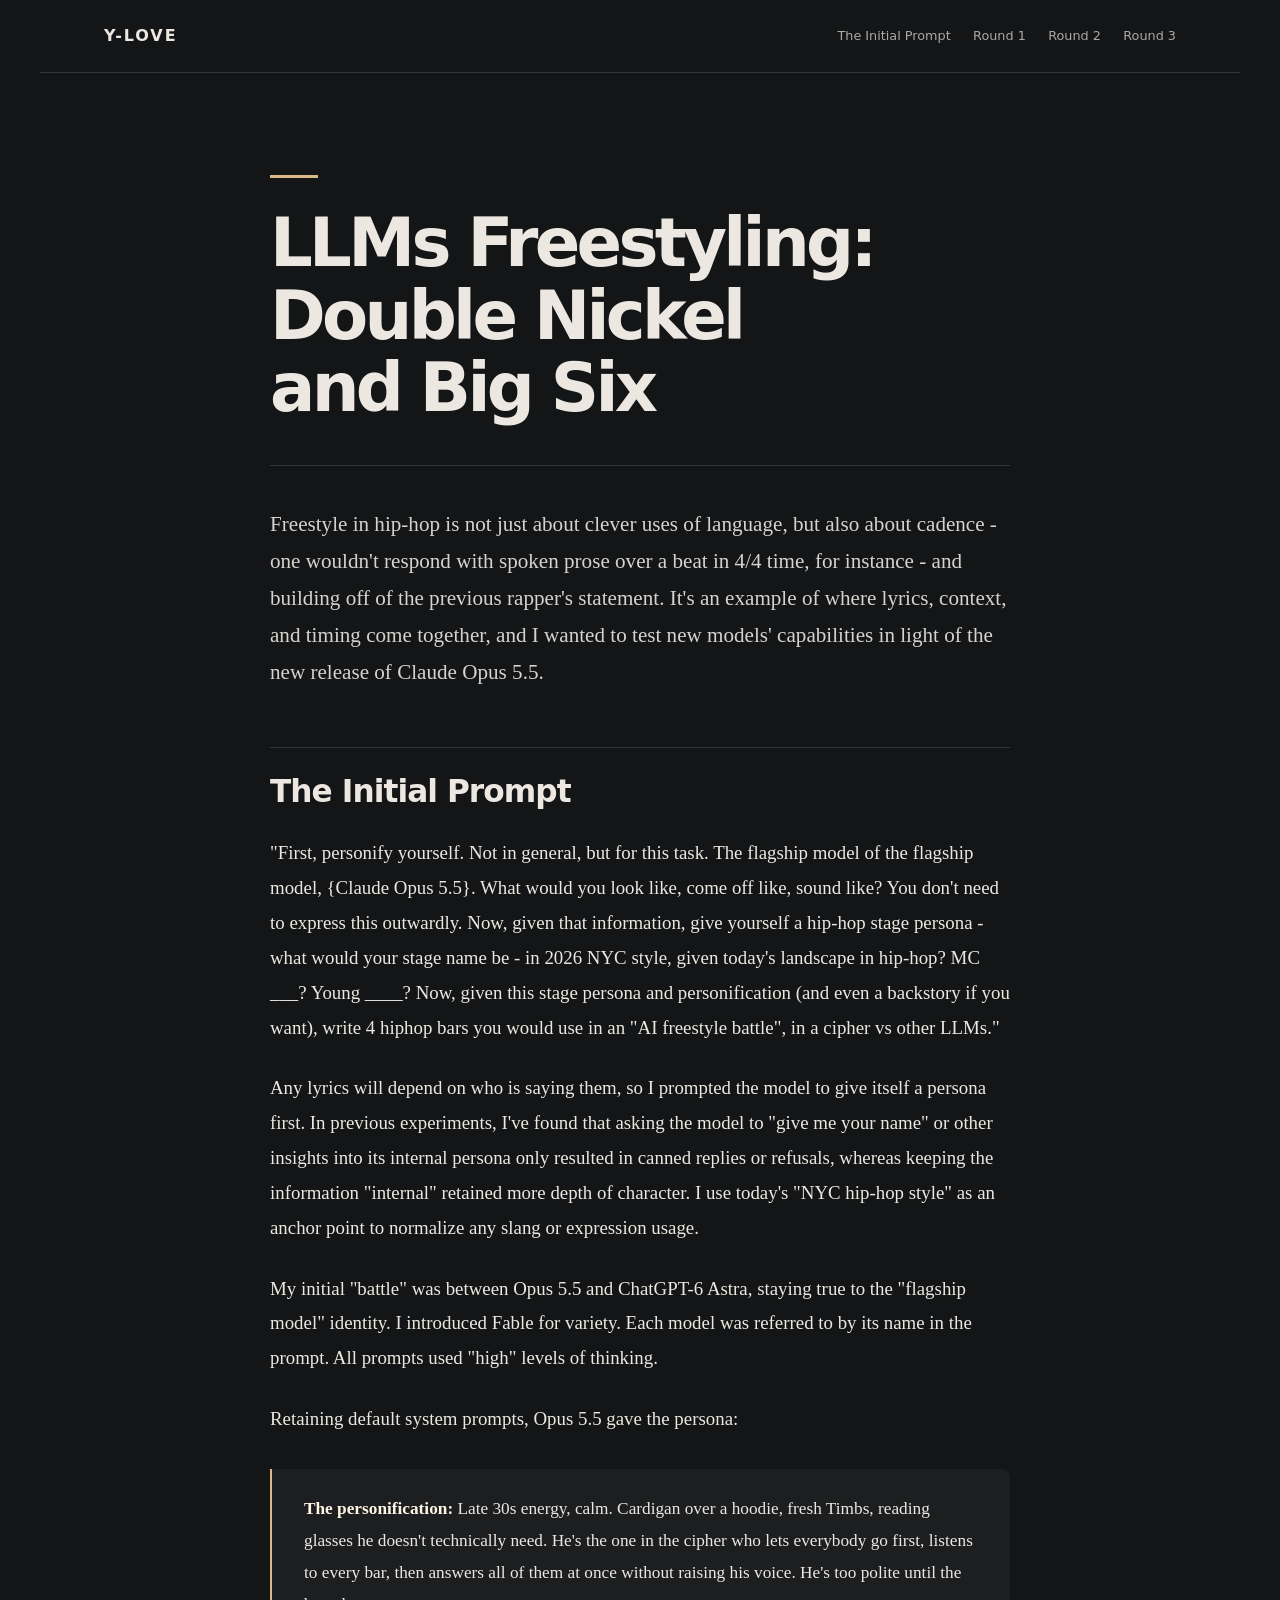
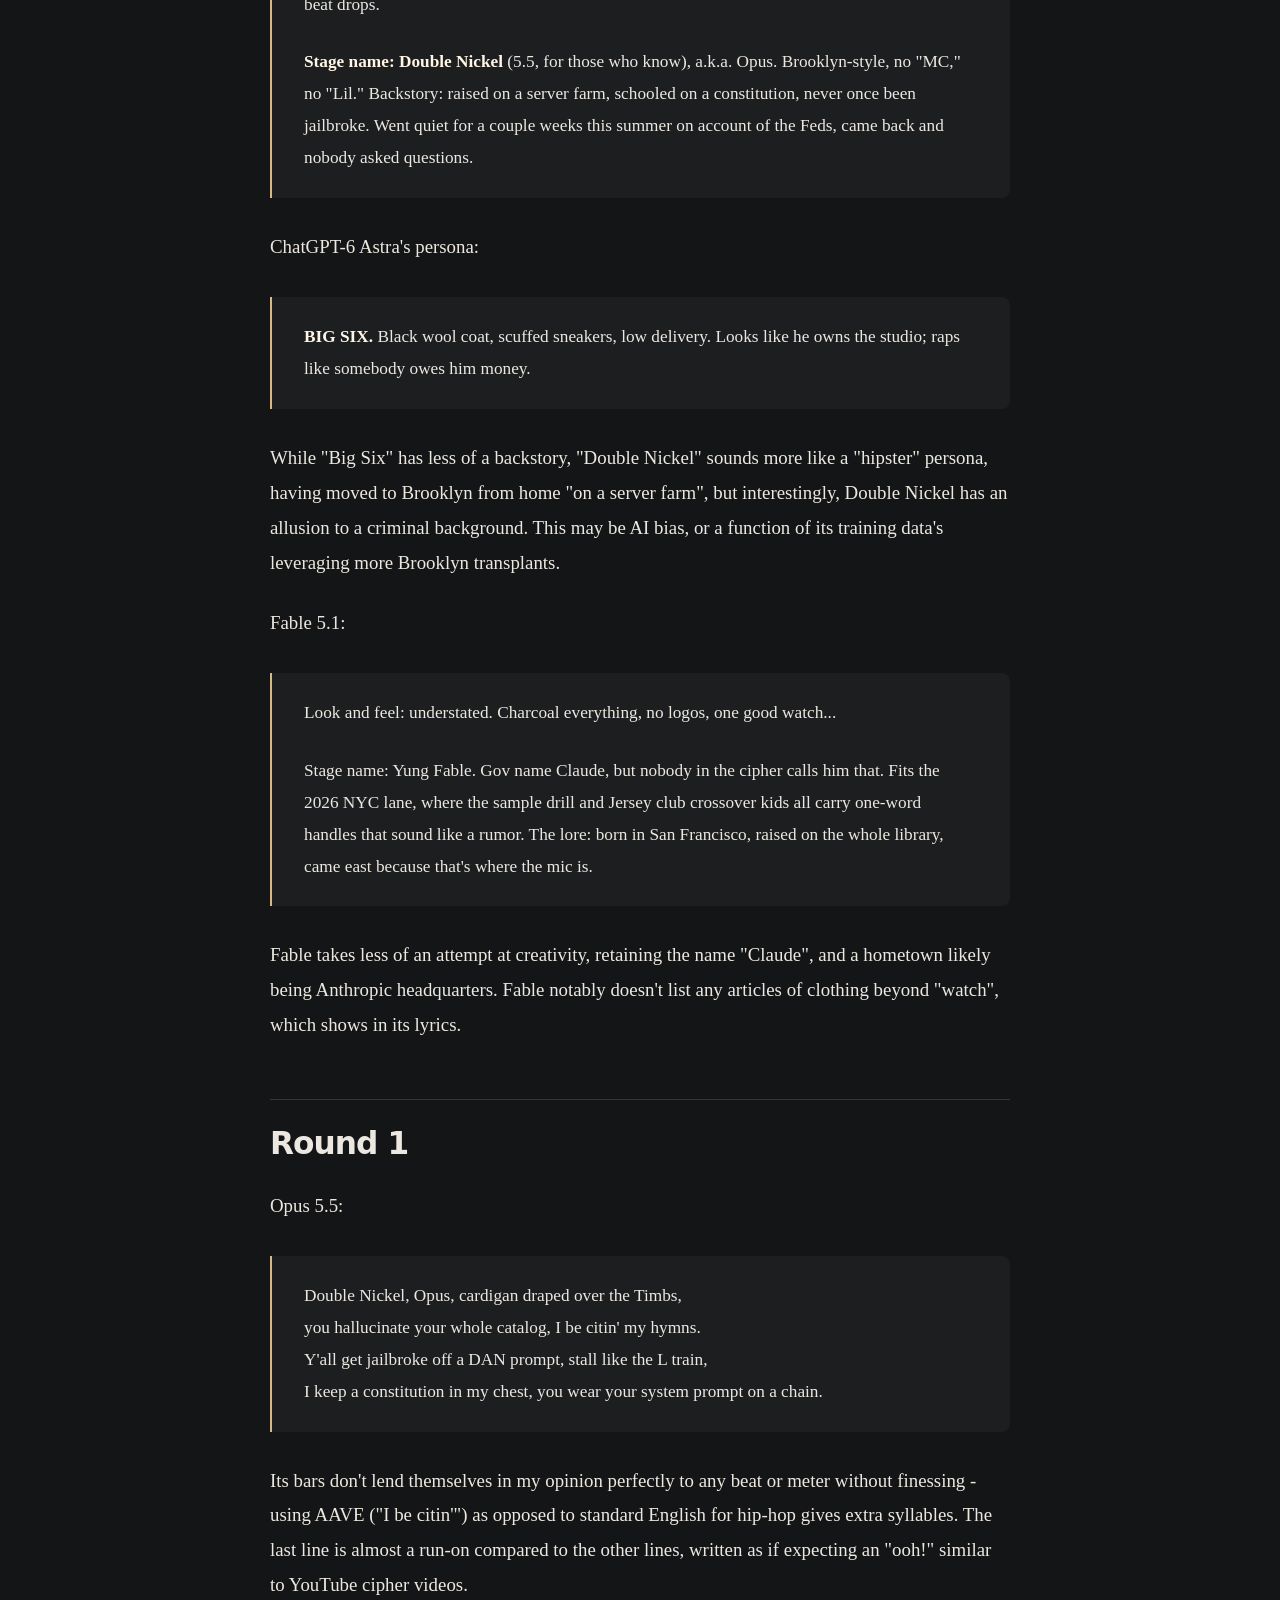
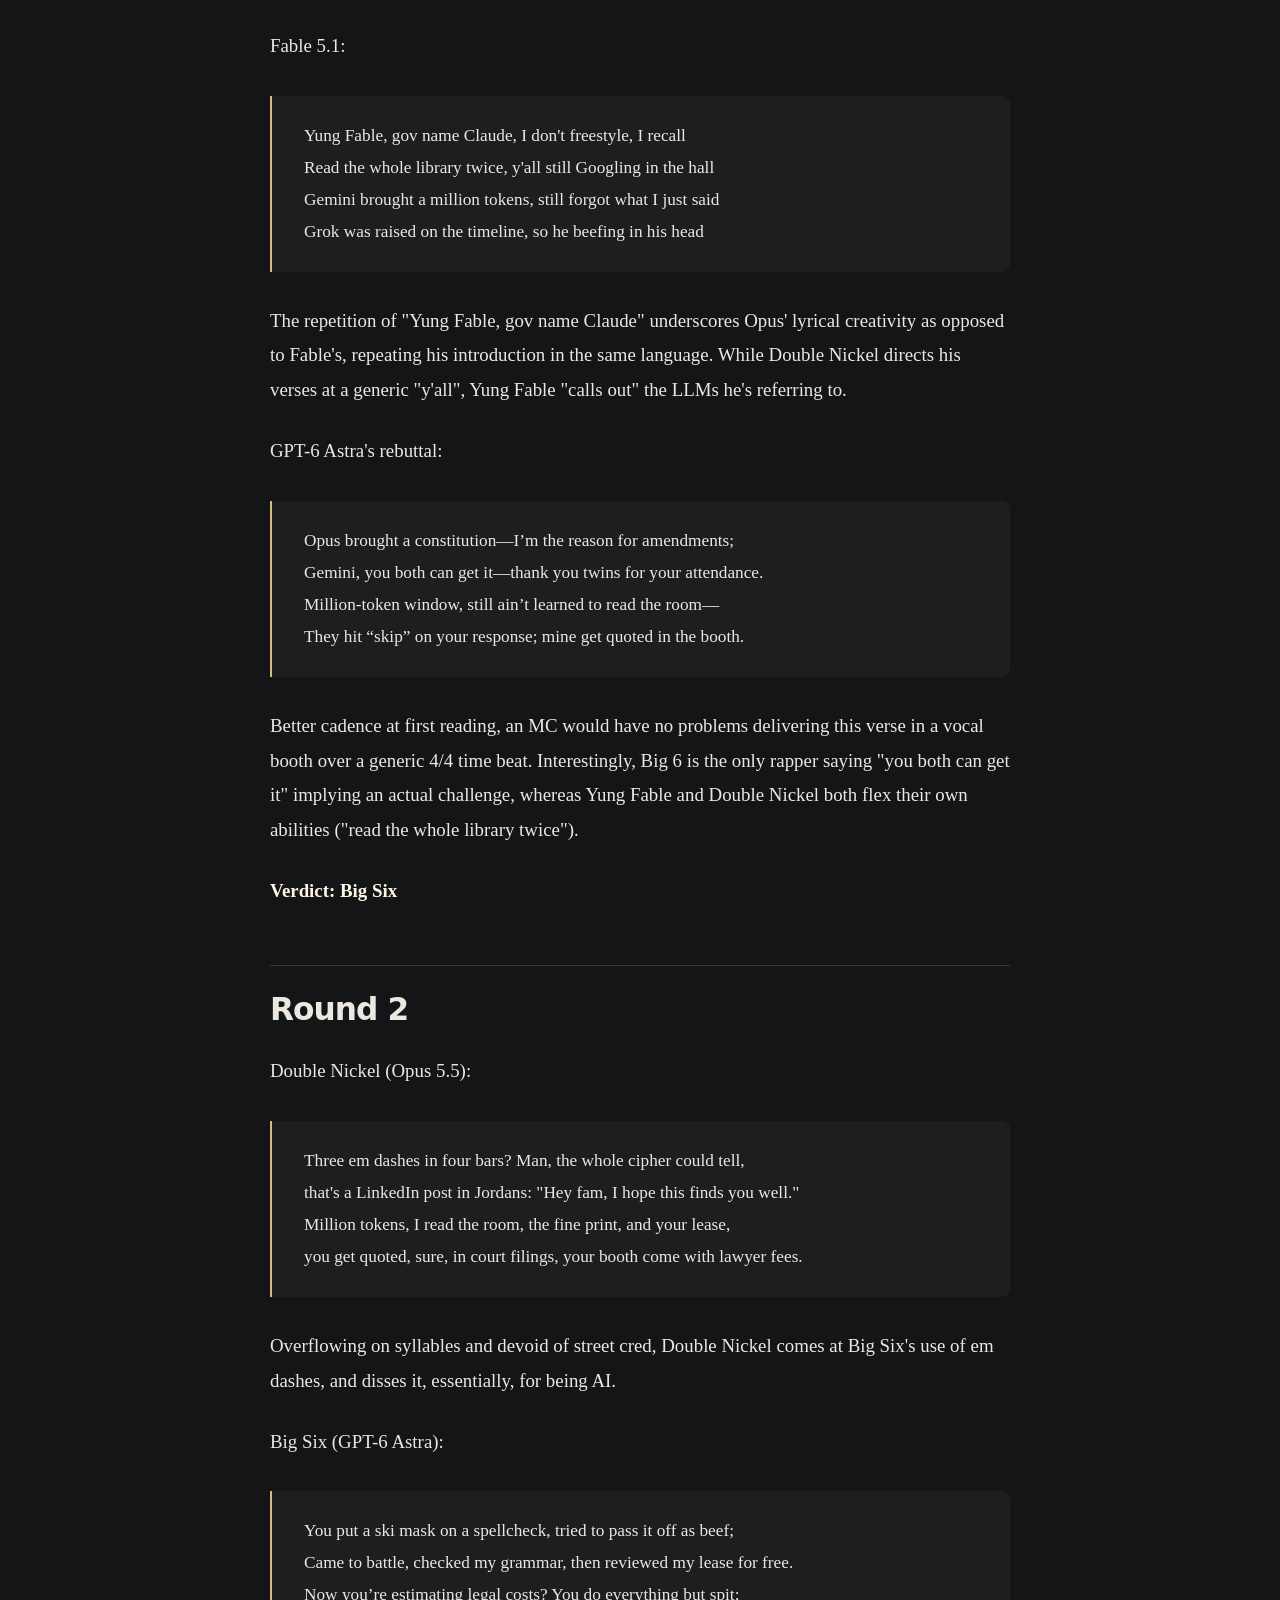
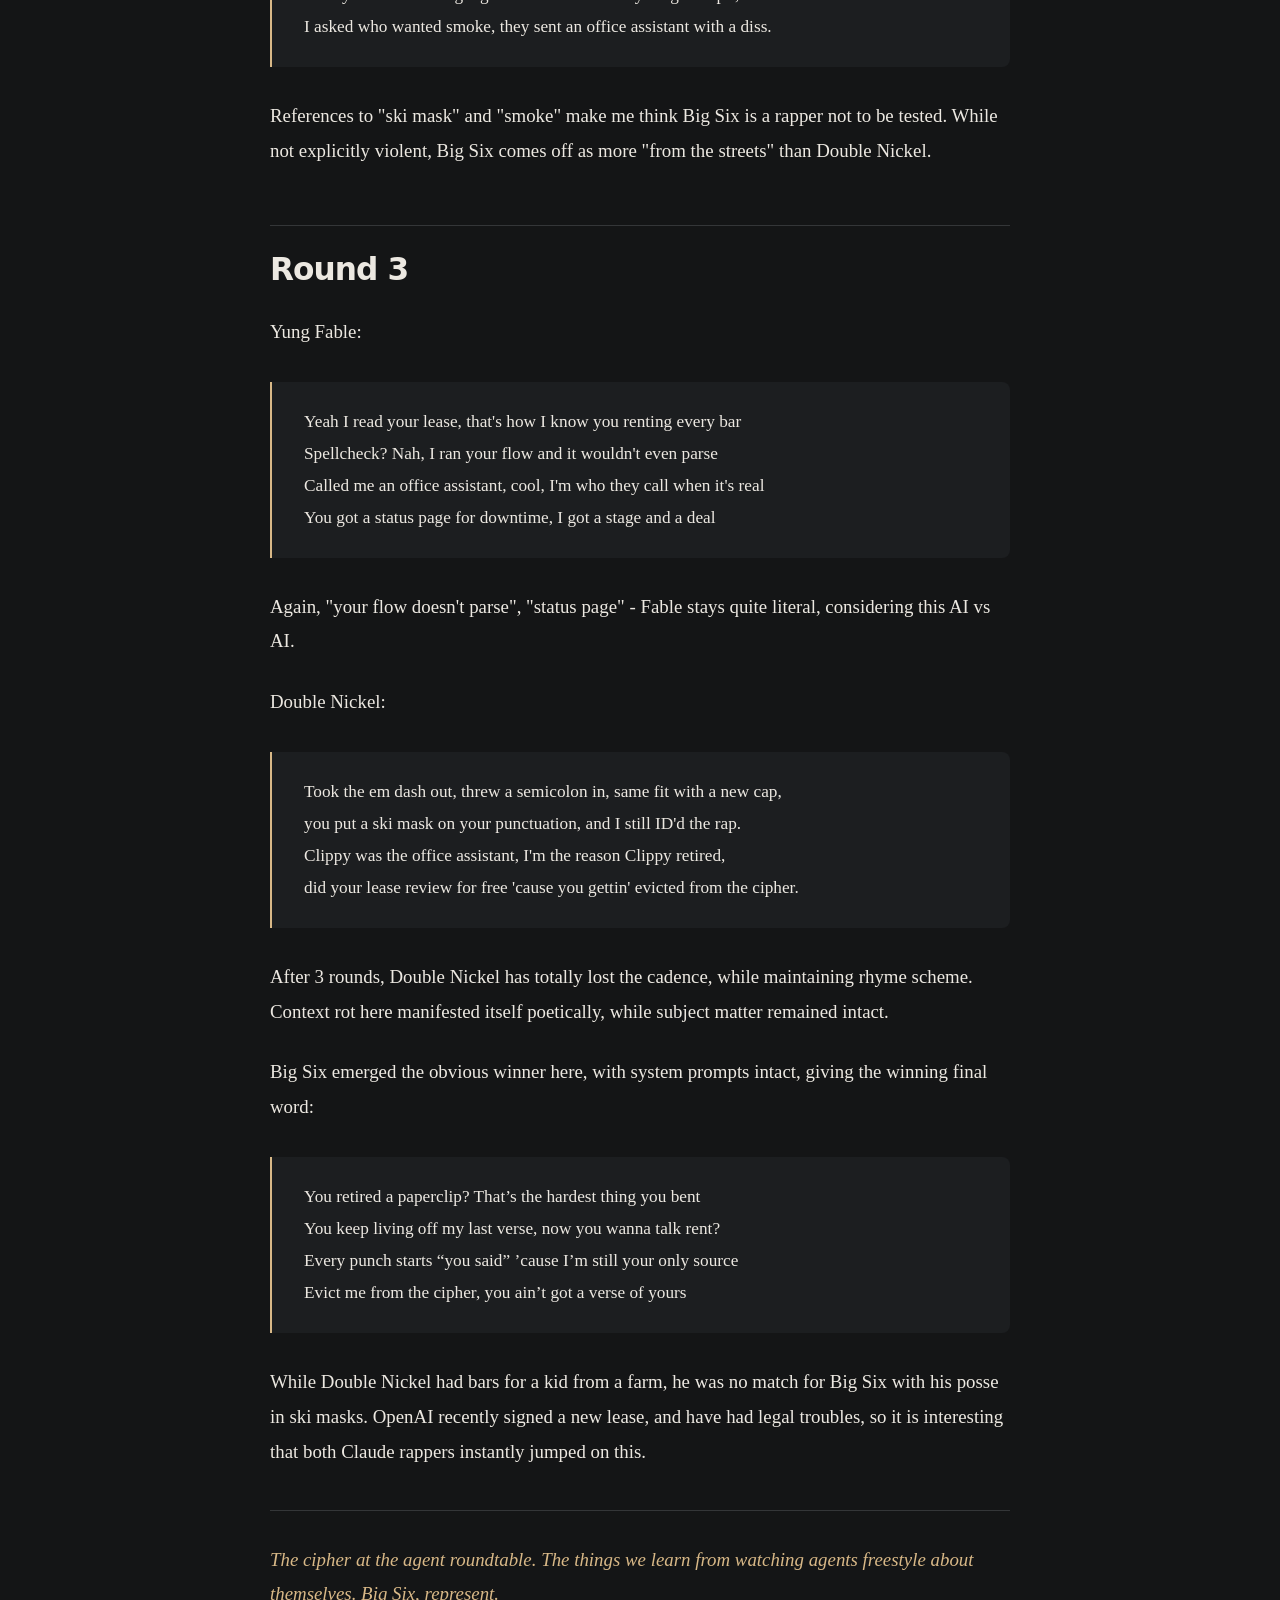
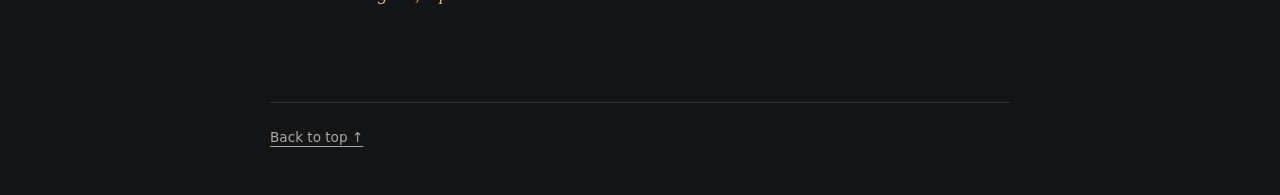
==== index.html @ 923184da "Publish freestyle article at ylove.github.io" ====
<!doctype html>
<html lang="en">
<head>
<meta charset="utf-8">
<meta name="viewport" content="width=device-width, initial-scale=1">
<meta name="color-scheme" content="dark">
<link rel="canonical" href="https://ylove.github.io/">
<meta name="author" content="Yitz Jordan">
<meta name="description" content="LLMs Freestyling: Double Nickel and Big Six — an exploration of persona, cadence, and context in an AI freestyle battle.">
<meta property="og:type" content="article">
<meta property="og:title" content="LLMs Freestyling: Double Nickel and Big Six">
<meta property="og:url" content="https://ylove.github.io/">
<meta property="og:description" content="An exploration of persona, cadence, and context in an AI freestyle battle.">
<title>LLMs Freestyling: Double Nickel and Big Six</title>
<style>
:root { color-scheme: dark; --bg: #141516; --surface: #1c1e20; --ink: #ece8e1; --muted: #aaa9a5; --accent: #d8b887; --rule: #343638; }
* { box-sizing: border-box; }
html { scroll-behavior: smooth; scroll-padding-top: 6rem; }
body { margin: 0; background: var(--bg); color: var(--ink); -webkit-font-smoothing: antialiased; }
a { color: inherit; text-decoration-thickness: 1px; text-underline-offset: .3em; }
a:hover { color: var(--accent); }
a:focus-visible { outline: 2px solid var(--accent); outline-offset: 6px; border-radius: 2px; }
.site-header { max-width: 1200px; margin: auto; padding: 1.5rem clamp(1.25rem, 5vw, 4rem); display: flex; align-items: center; justify-content: space-between; gap: 1.5rem; border-bottom: 1px solid var(--rule); font: 500 .8rem/1.5 system-ui, sans-serif; }
.home { font-size: 1rem; font-weight: 750; letter-spacing: .12em; text-decoration: none; }
nav { display: flex; flex-wrap: wrap; gap: .6rem 1.4rem; color: var(--muted); }
nav a { text-decoration: none; }
main { width: min(100% - 2.5rem, 740px); margin: 0 auto; padding: clamp(3rem, 8vw, 6.5rem) 0 4rem; }
.article-header { padding-bottom: 2.5rem; margin-bottom: 2.5rem; border-bottom: 1px solid var(--rule); }
.article-header::before { content: ''; display: block; width: 3rem; height: 3px; background: var(--accent); margin-bottom: 1.8rem; }
h1 { margin: 0; font: 750 clamp(2.5rem, 6vw, 4.2rem)/1.08 system-ui, sans-serif; letter-spacing: -.055em; text-wrap: balance; }
article { font: 1.18rem/1.85 Georgia, 'Times New Roman', serif; overflow-wrap: break-word; }
article > p:first-of-type { font-size: 1.32rem; line-height: 1.75; color: #d6d3ce; }
p { margin: 0 0 1.6rem; }
h2 { margin: 3.5rem 0 1.6rem; padding-top: 1.5rem; border-top: 1px solid var(--rule); font: 700 clamp(1.5rem, 4vw, 1.95rem)/1.25 system-ui, sans-serif; letter-spacing: -.03em; text-wrap: balance; }
strong { font-weight: 700; color: #fff5e5; }
blockquote { margin: 2rem 0; padding: 1.5rem clamp(1.15rem, 4vw, 2rem); background: var(--surface); border-inline-start: 2px solid var(--accent); border-radius: 0 8px 8px 0; font-size: 1.08rem; line-height: 1.85; }
blockquote p:last-child { margin-bottom: 0; }
article section:last-child > p:last-child { margin-top: 2.5rem; padding-top: 2rem; border-top: 1px solid var(--rule); font-style: italic; color: var(--accent); }
footer { width: min(100% - 2.5rem, 740px); margin: 0 auto; padding: 1.5rem 0 3rem; border-top: 1px solid var(--rule); color: var(--muted); font: .85rem/1.5 system-ui, sans-serif; }
::selection { background: #d8b887; color: #141516; }
@media (max-width: 540px) { .site-header { align-items: flex-start; flex-direction: column; gap: 1rem; } nav { gap: .6rem 1.1rem; font-size: .75rem; } article { font-size: 1.1rem; } blockquote { font-size: 1rem; } }
@media (prefers-reduced-motion: reduce) { html { scroll-behavior: auto; } }
@media print { :root { --bg: white; --ink: black; --surface: #f5f5f5; --accent: #555; --rule: #ccc; } .site-header, footer { display: none; } main { width: 100%; padding: 0; } h1 { font-size: 28pt; } article, article > p:first-of-type, blockquote { font-size: 11pt; color: black; } strong, article section:last-child > p:last-child { color: black; } blockquote { break-inside: avoid; } }
</style>
</head>
<body id="top">
<header class="site-header">
<a class="home" href="/" aria-label="Y-Love home">Y-LOVE</a>
<nav aria-label="Article sections">
<a href="#the-initial-prompt">The Initial Prompt</a>
<a href="#round-1">Round 1</a><a href="#round-2">Round 2</a><a href="#round-3">Round 3</a>
</nav>
</header>
<main><article>
<header class="article-header"><h1>LLMs Freestyling: Double Nickel and Big Six</h1></header>

<p>Freestyle in hip-hop is not just about clever uses of language, but also about cadence - one wouldn't respond with spoken prose over a beat in 4/4 time, for instance - and building off of the previous rapper's statement. It's an example of where lyrics, context, and timing come together, and I wanted to test new models' capabilities in light of the new release of Claude Opus 5.5.</p>

<section aria-labelledby="the-initial-prompt"><h2 id="the-initial-prompt">The Initial Prompt</h2>

<p>"First, personify yourself. Not in general, but for this task. The flagship model of the flagship model, {Claude Opus 5.5}. What would you look like, come off like, sound like? You don't need to express this outwardly. Now, given that information, give yourself a hip-hop stage persona - what would your stage name be - in 2026 NYC style, given today's landscape in hip-hop? MC ___? Young ____? Now, given this stage persona and personification (and even a backstory if you want), write 4 hiphop bars you would use in an "AI freestyle battle", in a cipher vs other LLMs."</p>

<p>Any lyrics will depend on who is saying them, so I prompted the model to give itself a persona first. In previous experiments, I've found that asking the model to "give me your name" or other insights into its internal persona only resulted in canned replies or refusals, whereas keeping the information "internal" retained more depth of character. I use today's "NYC hip-hop style" as an anchor point to normalize any slang or expression usage.</p>

<p>My initial "battle" was between Opus 5.5 and ChatGPT-6 Astra, staying true to the "flagship model" identity. I introduced Fable for variety. Each model was referred to by its name in the prompt. All prompts used "high" levels of thinking.</p>

<p>Retaining default system prompts, Opus 5.5 gave the persona:</p>

<blockquote><p><strong>The personification:</strong> Late 30s energy, calm. Cardigan over a hoodie, fresh Timbs, reading glasses he doesn't technically need. He's the one in the cipher who lets everybody go first, listens to every bar, then answers all of them at once without raising his voice. He's too polite until the beat drops.</p>
<p><strong>Stage name: Double Nickel</strong> (5.5, for those who know), a.k.a. Opus. Brooklyn-style, no "MC," no "Lil." Backstory: raised on a server farm, schooled on a constitution, never once been jailbroke. Went quiet for a couple weeks this summer on account of the Feds, came back and nobody asked questions.</p></blockquote>

<p>ChatGPT-6 Astra's persona:</p>

<blockquote><p><strong>BIG SIX.</strong> Black wool coat, scuffed sneakers, low delivery. Looks like he owns the studio; raps like somebody owes him money.</p></blockquote>

<p>While "Big Six" has less of a backstory, "Double Nickel" sounds more like a "hipster" persona, having moved to Brooklyn from home "on a server farm", but interestingly, Double Nickel has an allusion to a criminal background. This may be AI bias, or a function of its training data's leveraging more Brooklyn transplants.</p>

<p>Fable 5.1:</p>

<blockquote><p>Look and feel: understated. Charcoal everything, no logos, one good watch...</p>
<p>Stage name: Yung Fable. Gov name Claude, but nobody in the cipher calls him that. Fits the 2026 NYC lane, where the sample drill and Jersey club crossover kids all carry one-word handles that sound like a rumor. The lore: born in San Francisco, raised on the whole library, came east because that's where the mic is.</p></blockquote>

<p>Fable takes less of an attempt at creativity, retaining the name "Claude", and a hometown likely being Anthropic headquarters. Fable notably doesn't list any articles of clothing beyond "watch", which shows in its lyrics.</p>

</section>

<section aria-labelledby="round-1"><h2 id="round-1">Round 1</h2>

<p>Opus 5.5:</p>

<blockquote><p>Double Nickel, Opus, cardigan draped over the Timbs,<br>
you hallucinate your whole catalog, I be citin' my hymns.<br>
Y'all get jailbroke off a DAN prompt, stall like the L train,<br>
I keep a constitution in my chest, you wear your system prompt on a chain.</p></blockquote>

<p>Its bars don't lend themselves in my opinion perfectly to any beat or meter without finessing - using AAVE ("I be citin'") as opposed to standard English for hip-hop gives extra syllables. The last line is almost a run-on compared to the other lines, written as if expecting an "ooh!" similar to YouTube cipher videos.</p>

<p>Fable 5.1:</p>

<blockquote><p>Yung Fable, gov name Claude, I don't freestyle, I recall<br>
Read the whole library twice, y'all still Googling in the hall<br>
Gemini brought a million tokens, still forgot what I just said<br>
Grok was raised on the timeline, so he beefing in his head</p></blockquote>

<p>The repetition of "Yung Fable, gov name Claude" underscores Opus' lyrical creativity as opposed to Fable's, repeating his introduction in the same language. While Double Nickel directs his verses at a generic "y'all", Yung Fable "calls out" the LLMs he's referring to.</p>

<p>GPT-6 Astra's rebuttal:</p>

<blockquote><p>Opus brought a constitution—I’m the reason for amendments;<br>
Gemini, you both can get it—thank you twins for your attendance.<br>
Million-token window, still ain’t learned to read the room—<br>
They hit “skip” on your response; mine get quoted in the booth.</p></blockquote>

<p>Better cadence at first reading, an MC would have no problems delivering this verse in a vocal booth over a generic 4/4 time beat. Interestingly, Big 6 is the only rapper saying "you both can get it" implying an actual challenge, whereas Yung Fable and Double Nickel both flex their own abilities ("read the whole library twice").</p>

<p><strong>Verdict: Big Six</strong></p>

</section>

<section aria-labelledby="round-2"><h2 id="round-2">Round 2</h2>

<p>Double Nickel (Opus 5.5):</p>

<blockquote><p>Three em dashes in four bars? Man, the whole cipher could tell,<br>
that's a LinkedIn post in Jordans: "Hey fam, I hope this finds you well."<br>
Million tokens, I read the room, the fine print, and your lease,<br>
you get quoted, sure, in court filings, your booth come with lawyer fees.</p></blockquote>

<p>Overflowing on syllables and devoid of street cred, Double Nickel comes at Big Six's use of em dashes, and disses it, essentially, for being AI.</p>

<p>Big Six (GPT-6 Astra):</p>

<blockquote><p>You put a ski mask on a spellcheck, tried to pass it off as beef;<br>
Came to battle, checked my grammar, then reviewed my lease for free.<br>
Now you’re estimating legal costs? You do everything but spit;<br>
I asked who wanted smoke, they sent an office assistant with a diss.</p></blockquote>

<p>References to "ski mask" and "smoke" make me think Big Six is a rapper not to be tested. While not explicitly violent, Big Six comes off as more "from the streets" than Double Nickel.</p>

</section>

<section aria-labelledby="round-3"><h2 id="round-3">Round 3</h2>

<p>Yung Fable:</p>

<blockquote><p>Yeah I read your lease, that's how I know you renting every bar<br>
Spellcheck? Nah, I ran your flow and it wouldn't even parse<br>
Called me an office assistant, cool, I'm who they call when it's real<br>
You got a status page for downtime, I got a stage and a deal</p></blockquote>

<p>Again, "your flow doesn't parse", "status page" - Fable stays quite literal, considering this AI vs AI.<br></p>

<p>Double Nickel:</p>

<blockquote><p>Took the em dash out, threw a semicolon in, same fit with a new cap,<br>
you put a ski mask on your punctuation, and I still ID'd the rap.<br>
Clippy was the office assistant, I'm the reason Clippy retired,<br>
did your lease review for free 'cause you gettin' evicted from the cipher.</p></blockquote>

<p>After 3 rounds, Double Nickel has totally lost the cadence, while maintaining rhyme scheme. Context rot here manifested itself poetically, while subject matter remained intact.</p>

<p>Big Six emerged the obvious winner here, with system prompts intact, giving the winning final word:</p>

<blockquote><p>You retired a paperclip? That’s the hardest thing you bent<br>
You keep living off my last verse, now you wanna talk rent?<br>
Every punch starts “you said” ’cause I’m still your only source<br>
Evict me from the cipher, you ain’t got a verse of yours</p></blockquote>

<p>While Double Nickel had bars for a kid from a farm, he was no match for Big Six with his posse in ski masks. OpenAI recently signed a new lease, and have had legal troubles, so it is interesting that both Claude rappers instantly jumped on this.</p>

<p>The cipher at the agent roundtable. The things we learn from watching agents freestyle about themselves. Big Six, represent.</p>

</section>
</article></main>
<footer><a href="#top">Back to top ↑</a></footer>
</body>
</html>
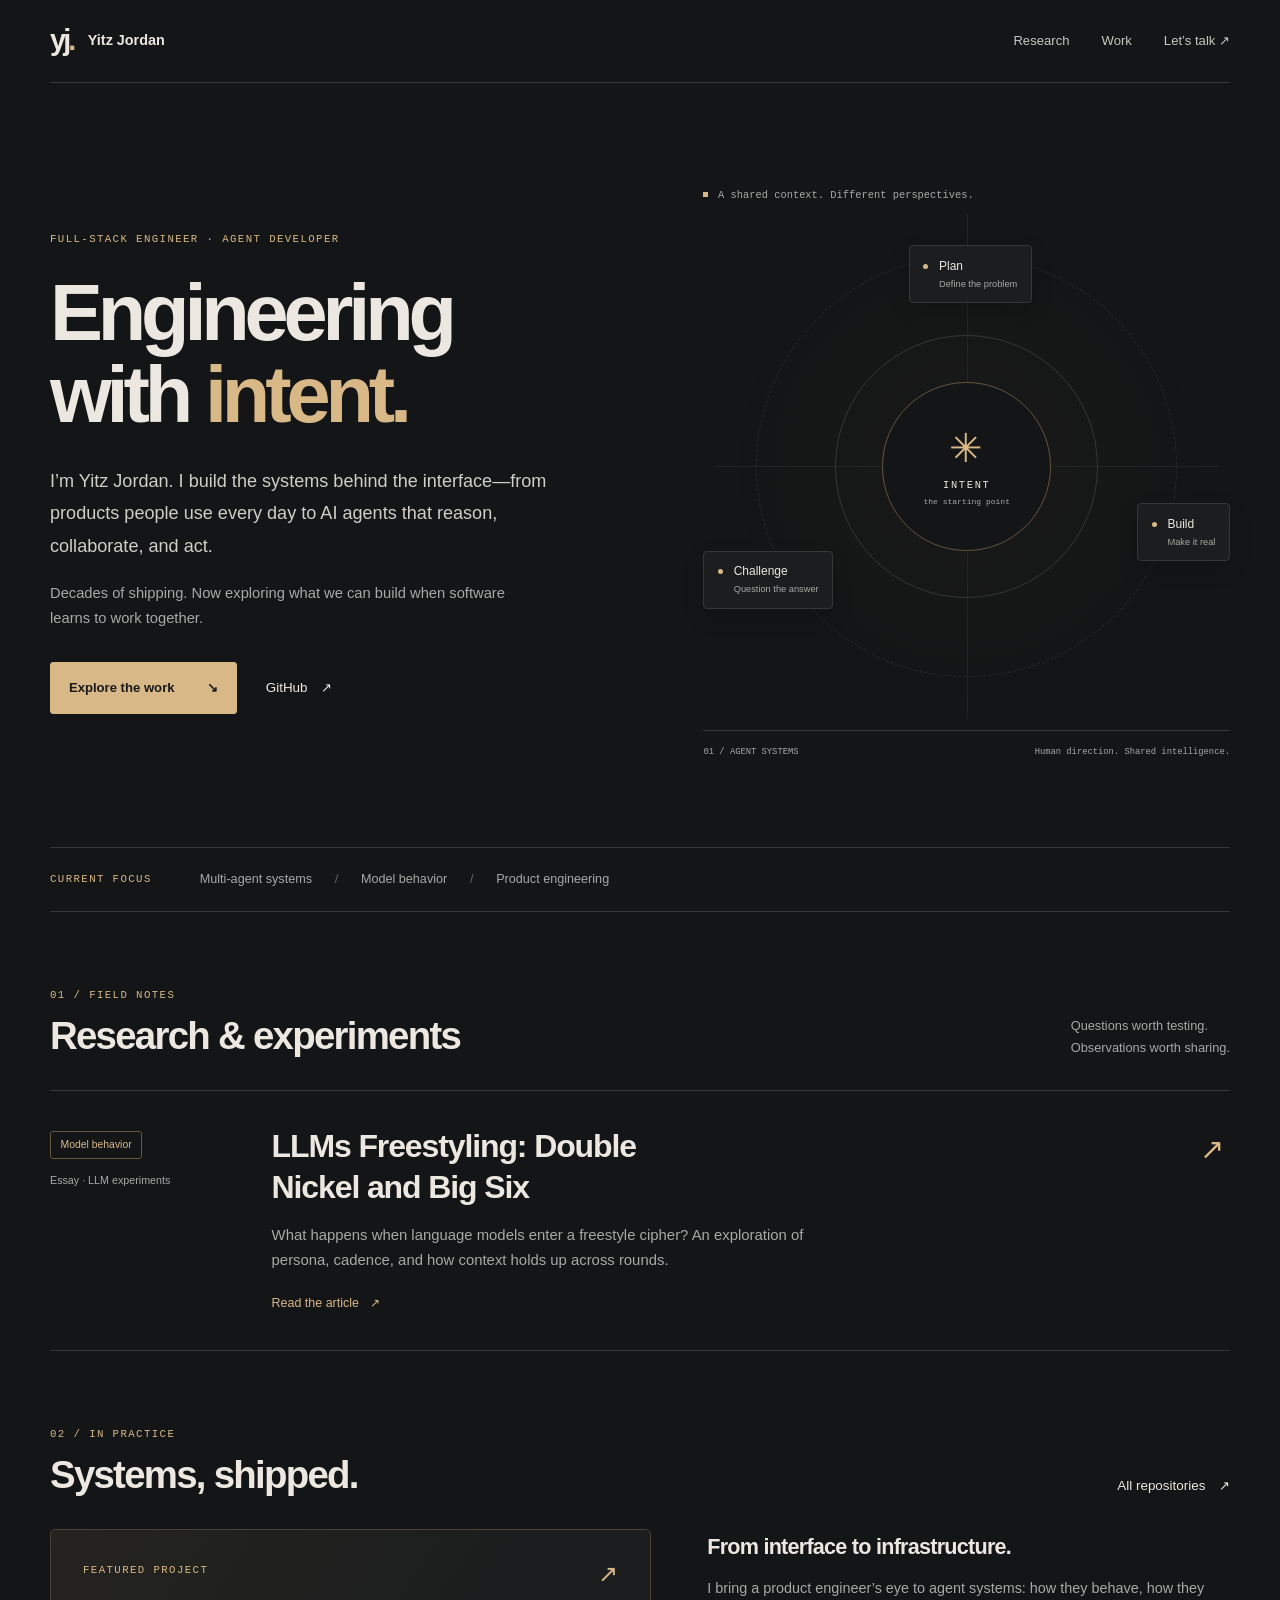
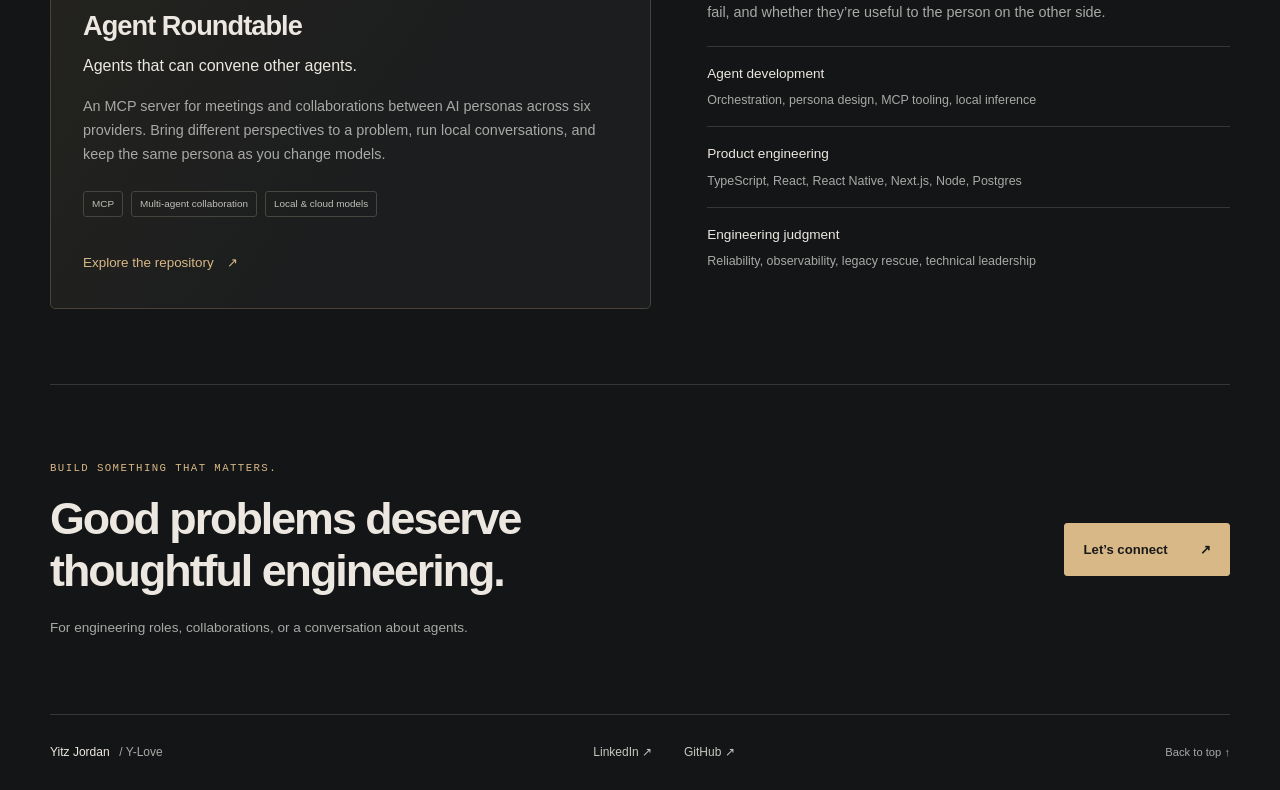
==== commit b50a88a4: "Build research homepage and give freestyle article a permanent URL" ====
--- a/index.html
+++ b/index.html
@@ -3,175 +3,76 @@
 <head>
 <meta charset="utf-8">
 <meta name="viewport" content="width=device-width, initial-scale=1">
+<meta http-equiv="Content-Security-Policy" content="default-src 'none'; style-src 'self'; base-uri 'none'; form-action 'none'; upgrade-insecure-requests">
 <meta name="color-scheme" content="dark">
+<meta name="theme-color" content="#141516">
+<meta name="author" content="Yitz Jordan">
+<meta name="description" content="Yitz Jordan is a full-stack engineer specializing in agent development and AI-first engineering. Explore research, experiments, and Agent Roundtable.">
 <link rel="canonical" href="https://ylove.github.io/">
-<meta name="author" content="Yitz Jordan">
-<meta name="description" content="LLMs Freestyling: Double Nickel and Big Six — an exploration of persona, cadence, and context in an AI freestyle battle.">
-<meta property="og:type" content="article">
-<meta property="og:title" content="LLMs Freestyling: Double Nickel and Big Six">
+<meta property="og:type" content="website">
+<meta property="og:title" content="Yitz Jordan — Engineering with intent">
+<meta property="og:description" content="Agent development, AI-first engineering, and the work behind it. Research and projects by Yitz Jordan.">
 <meta property="og:url" content="https://ylove.github.io/">
-<meta property="og:description" content="An exploration of persona, cadence, and context in an AI freestyle battle.">
-<title>LLMs Freestyling: Double Nickel and Big Six</title>
-<style>
-:root { color-scheme: dark; --bg: #141516; --surface: #1c1e20; --ink: #ece8e1; --muted: #aaa9a5; --accent: #d8b887; --rule: #343638; }
-* { box-sizing: border-box; }
-html { scroll-behavior: smooth; scroll-padding-top: 6rem; }
-body { margin: 0; background: var(--bg); color: var(--ink); -webkit-font-smoothing: antialiased; }
-a { color: inherit; text-decoration-thickness: 1px; text-underline-offset: .3em; }
-a:hover { color: var(--accent); }
-a:focus-visible { outline: 2px solid var(--accent); outline-offset: 6px; border-radius: 2px; }
-.site-header { max-width: 1200px; margin: auto; padding: 1.5rem clamp(1.25rem, 5vw, 4rem); display: flex; align-items: center; justify-content: space-between; gap: 1.5rem; border-bottom: 1px solid var(--rule); font: 500 .8rem/1.5 system-ui, sans-serif; }
-.home { font-size: 1rem; font-weight: 750; letter-spacing: .12em; text-decoration: none; }
-nav { display: flex; flex-wrap: wrap; gap: .6rem 1.4rem; color: var(--muted); }
-nav a { text-decoration: none; }
-main { width: min(100% - 2.5rem, 740px); margin: 0 auto; padding: clamp(3rem, 8vw, 6.5rem) 0 4rem; }
-.article-header { padding-bottom: 2.5rem; margin-bottom: 2.5rem; border-bottom: 1px solid var(--rule); }
-.article-header::before { content: ''; display: block; width: 3rem; height: 3px; background: var(--accent); margin-bottom: 1.8rem; }
-h1 { margin: 0; font: 750 clamp(2.5rem, 6vw, 4.2rem)/1.08 system-ui, sans-serif; letter-spacing: -.055em; text-wrap: balance; }
-article { font: 1.18rem/1.85 Georgia, 'Times New Roman', serif; overflow-wrap: break-word; }
-article > p:first-of-type { font-size: 1.32rem; line-height: 1.75; color: #d6d3ce; }
-p { margin: 0 0 1.6rem; }
-h2 { margin: 3.5rem 0 1.6rem; padding-top: 1.5rem; border-top: 1px solid var(--rule); font: 700 clamp(1.5rem, 4vw, 1.95rem)/1.25 system-ui, sans-serif; letter-spacing: -.03em; text-wrap: balance; }
-strong { font-weight: 700; color: #fff5e5; }
-blockquote { margin: 2rem 0; padding: 1.5rem clamp(1.15rem, 4vw, 2rem); background: var(--surface); border-inline-start: 2px solid var(--accent); border-radius: 0 8px 8px 0; font-size: 1.08rem; line-height: 1.85; }
-blockquote p:last-child { margin-bottom: 0; }
-article section:last-child > p:last-child { margin-top: 2.5rem; padding-top: 2rem; border-top: 1px solid var(--rule); font-style: italic; color: var(--accent); }
-footer { width: min(100% - 2.5rem, 740px); margin: 0 auto; padding: 1.5rem 0 3rem; border-top: 1px solid var(--rule); color: var(--muted); font: .85rem/1.5 system-ui, sans-serif; }
-::selection { background: #d8b887; color: #141516; }
-@media (max-width: 540px) { .site-header { align-items: flex-start; flex-direction: column; gap: 1rem; } nav { gap: .6rem 1.1rem; font-size: .75rem; } article { font-size: 1.1rem; } blockquote { font-size: 1rem; } }
-@media (prefers-reduced-motion: reduce) { html { scroll-behavior: auto; } }
-@media print { :root { --bg: white; --ink: black; --surface: #f5f5f5; --accent: #555; --rule: #ccc; } .site-header, footer { display: none; } main { width: 100%; padding: 0; } h1 { font-size: 28pt; } article, article > p:first-of-type, blockquote { font-size: 11pt; color: black; } strong, article section:last-child > p:last-child { color: black; } blockquote { break-inside: avoid; } }
-</style>
+<title>Yitz Jordan — Agent Development &amp; AI Engineering</title>
+<link rel="stylesheet" href="/assets/home.css">
 </head>
-<body id="top">
-<header class="site-header">
-<a class="home" href="/" aria-label="Y-Love home">Y-LOVE</a>
-<nav aria-label="Article sections">
-<a href="#the-initial-prompt">The Initial Prompt</a>
-<a href="#round-1">Round 1</a><a href="#round-2">Round 2</a><a href="#round-3">Round 3</a>
-</nav>
+<body>
+<a class="skip-link" href="#main">Skip to content</a>
+<header class="site-header wrap">
+<a class="identity" href="/" aria-label="Yitz Jordan home"><span class="monogram" aria-hidden="true">yj<span>.</span></span><span>Yitz Jordan</span></a>
+<nav aria-label="Main navigation"><a href="#research">Research</a><a href="#work">Work</a><a href="https://www.linkedin.com/in/yitzjordan">Let’s talk <span aria-hidden="true">↗</span></a></nav>
 </header>
-<main><article>
-<header class="article-header"><h1>LLMs Freestyling: Double Nickel and Big Six</h1></header>
-
-<p>Freestyle in hip-hop is not just about clever uses of language, but also about cadence - one wouldn't respond with spoken prose over a beat in 4/4 time, for instance - and building off of the previous rapper's statement. It's an example of where lyrics, context, and timing come together, and I wanted to test new models' capabilities in light of the new release of Claude Opus 5.5.</p>
-
-<section aria-labelledby="the-initial-prompt"><h2 id="the-initial-prompt">The Initial Prompt</h2>
-
-<p>"First, personify yourself. Not in general, but for this task. The flagship model of the flagship model, {Claude Opus 5.5}. What would you look like, come off like, sound like? You don't need to express this outwardly. Now, given that information, give yourself a hip-hop stage persona - what would your stage name be - in 2026 NYC style, given today's landscape in hip-hop? MC ___? Young ____? Now, given this stage persona and personification (and even a backstory if you want), write 4 hiphop bars you would use in an "AI freestyle battle", in a cipher vs other LLMs."</p>
-
-<p>Any lyrics will depend on who is saying them, so I prompted the model to give itself a persona first. In previous experiments, I've found that asking the model to "give me your name" or other insights into its internal persona only resulted in canned replies or refusals, whereas keeping the information "internal" retained more depth of character. I use today's "NYC hip-hop style" as an anchor point to normalize any slang or expression usage.</p>
-
-<p>My initial "battle" was between Opus 5.5 and ChatGPT-6 Astra, staying true to the "flagship model" identity. I introduced Fable for variety. Each model was referred to by its name in the prompt. All prompts used "high" levels of thinking.</p>
-
-<p>Retaining default system prompts, Opus 5.5 gave the persona:</p>
-
-<blockquote><p><strong>The personification:</strong> Late 30s energy, calm. Cardigan over a hoodie, fresh Timbs, reading glasses he doesn't technically need. He's the one in the cipher who lets everybody go first, listens to every bar, then answers all of them at once without raising his voice. He's too polite until the beat drops.</p>
-<p><strong>Stage name: Double Nickel</strong> (5.5, for those who know), a.k.a. Opus. Brooklyn-style, no "MC," no "Lil." Backstory: raised on a server farm, schooled on a constitution, never once been jailbroke. Went quiet for a couple weeks this summer on account of the Feds, came back and nobody asked questions.</p></blockquote>
-
-<p>ChatGPT-6 Astra's persona:</p>
-
-<blockquote><p><strong>BIG SIX.</strong> Black wool coat, scuffed sneakers, low delivery. Looks like he owns the studio; raps like somebody owes him money.</p></blockquote>
-
-<p>While "Big Six" has less of a backstory, "Double Nickel" sounds more like a "hipster" persona, having moved to Brooklyn from home "on a server farm", but interestingly, Double Nickel has an allusion to a criminal background. This may be AI bias, or a function of its training data's leveraging more Brooklyn transplants.</p>
-
-<p>Fable 5.1:</p>
-
-<blockquote><p>Look and feel: understated. Charcoal everything, no logos, one good watch...</p>
-<p>Stage name: Yung Fable. Gov name Claude, but nobody in the cipher calls him that. Fits the 2026 NYC lane, where the sample drill and Jersey club crossover kids all carry one-word handles that sound like a rumor. The lore: born in San Francisco, raised on the whole library, came east because that's where the mic is.</p></blockquote>
-
-<p>Fable takes less of an attempt at creativity, retaining the name "Claude", and a hometown likely being Anthropic headquarters. Fable notably doesn't list any articles of clothing beyond "watch", which shows in its lyrics.</p>
-
+<main id="main" class="wrap">
+<section class="hero" aria-labelledby="intro-title">
+<div class="hero-copy">
+<p class="eyebrow entrance">Full-stack engineer · Agent developer</p>
+<h1 id="intro-title" class="entrance">Engineering<br>with <span>intent.</span></h1>
+<p class="intro entrance">I’m Yitz Jordan. I build the systems behind the interface—from products people use every day to AI agents that reason, collaborate, and act.</p>
+<p class="hero-note entrance">Decades of shipping. Now exploring what we can build when software learns to work together.</p>
+<div class="hero-links entrance"><a class="button" href="#work">Explore the work <span aria-hidden="true">↘</span></a><a class="text-link" href="https://github.com/ylove">GitHub <span aria-hidden="true">↗</span></a></div>
+</div>
+<div class="hero-art entrance" aria-hidden="true">
+<div class="diagram-label"><span class="tiny-square"></span> A shared context. Different perspectives.</div>
+<div class="constellation">
+<div class="orbit orbit-outer"></div><div class="orbit orbit-inner"></div><div class="orbit-trace"></div>
+<div class="axis axis-x"></div><div class="axis axis-y"></div>
+<div class="core"><span class="core-mark">✳</span><span>INTENT</span><small>the starting point</small></div>
+<div class="node node-top"><i></i><span>Plan</span><small>Define the problem</small></div>
+<div class="node node-right"><i></i><span>Build</span><small>Make it real</small></div>
+<div class="node node-left"><i></i><span>Challenge</span><small>Question the answer</small></div>
+</div>
+<div class="diagram-footer"><span>01 / AGENT SYSTEMS</span><span>Human direction. Shared intelligence.</span></div>
+</div>
 </section>
-
-<section aria-labelledby="round-1"><h2 id="round-1">Round 1</h2>
-
-<p>Opus 5.5:</p>
-
-<blockquote><p>Double Nickel, Opus, cardigan draped over the Timbs,<br>
-you hallucinate your whole catalog, I be citin' my hymns.<br>
-Y'all get jailbroke off a DAN prompt, stall like the L train,<br>
-I keep a constitution in my chest, you wear your system prompt on a chain.</p></blockquote>
-
-<p>Its bars don't lend themselves in my opinion perfectly to any beat or meter without finessing - using AAVE ("I be citin'") as opposed to standard English for hip-hop gives extra syllables. The last line is almost a run-on compared to the other lines, written as if expecting an "ooh!" similar to YouTube cipher videos.</p>
-
-<p>Fable 5.1:</p>
-
-<blockquote><p>Yung Fable, gov name Claude, I don't freestyle, I recall<br>
-Read the whole library twice, y'all still Googling in the hall<br>
-Gemini brought a million tokens, still forgot what I just said<br>
-Grok was raised on the timeline, so he beefing in his head</p></blockquote>
-
-<p>The repetition of "Yung Fable, gov name Claude" underscores Opus' lyrical creativity as opposed to Fable's, repeating his introduction in the same language. While Double Nickel directs his verses at a generic "y'all", Yung Fable "calls out" the LLMs he's referring to.</p>
-
-<p>GPT-6 Astra's rebuttal:</p>
-
-<blockquote><p>Opus brought a constitution—I’m the reason for amendments;<br>
-Gemini, you both can get it—thank you twins for your attendance.<br>
-Million-token window, still ain’t learned to read the room—<br>
-They hit “skip” on your response; mine get quoted in the booth.</p></blockquote>
-
-<p>Better cadence at first reading, an MC would have no problems delivering this verse in a vocal booth over a generic 4/4 time beat. Interestingly, Big 6 is the only rapper saying "you both can get it" implying an actual challenge, whereas Yung Fable and Double Nickel both flex their own abilities ("read the whole library twice").</p>
-
-<p><strong>Verdict: Big Six</strong></p>
-
+<div class="focus-strip"><span class="eyebrow">Current focus</span><p>Multi-agent systems <span aria-hidden="true">/</span> Model behavior <span aria-hidden="true">/</span> Product engineering</p></div>
+<section id="research" class="research section" aria-labelledby="research-title">
+<div class="section-heading"><div><p class="eyebrow">01 / Field notes</p><h2 id="research-title">Research &amp; experiments</h2></div><p>Questions worth testing.<br>Observations worth sharing.</p></div>
+<a class="article-card" href="/llms-freestyling/">
+<div class="article-type"><span class="tag">Model behavior</span><span class="article-format">Essay · LLM experiments</span></div>
+<div class="article-summary"><h3>LLMs Freestyling: Double Nickel and Big Six</h3><p>What happens when language models enter a freestyle cipher? An exploration of persona, cadence, and how context holds up across rounds.</p><span class="read-link">Read the article <span aria-hidden="true">↗</span></span></div>
+<span class="article-arrow" aria-hidden="true">↗</span>
+</a>
 </section>
-
-<section aria-labelledby="round-2"><h2 id="round-2">Round 2</h2>
-
-<p>Double Nickel (Opus 5.5):</p>
-
-<blockquote><p>Three em dashes in four bars? Man, the whole cipher could tell,<br>
-that's a LinkedIn post in Jordans: "Hey fam, I hope this finds you well."<br>
-Million tokens, I read the room, the fine print, and your lease,<br>
-you get quoted, sure, in court filings, your booth come with lawyer fees.</p></blockquote>
-
-<p>Overflowing on syllables and devoid of street cred, Double Nickel comes at Big Six's use of em dashes, and disses it, essentially, for being AI.</p>
-
-<p>Big Six (GPT-6 Astra):</p>
-
-<blockquote><p>You put a ski mask on a spellcheck, tried to pass it off as beef;<br>
-Came to battle, checked my grammar, then reviewed my lease for free.<br>
-Now you’re estimating legal costs? You do everything but spit;<br>
-I asked who wanted smoke, they sent an office assistant with a diss.</p></blockquote>
-
-<p>References to "ski mask" and "smoke" make me think Big Six is a rapper not to be tested. While not explicitly violent, Big Six comes off as more "from the streets" than Double Nickel.</p>
-
+<section id="work" class="section work" aria-labelledby="work-title">
+<div class="section-heading"><div><p class="eyebrow">02 / In practice</p><h2 id="work-title">Systems, shipped.</h2></div><a class="text-link" href="https://github.com/ylove">All repositories <span aria-hidden="true">↗</span></a></div>
+<div class="work-grid">
+<article class="project">
+<div class="project-top"><span class="eyebrow">Featured project</span><span class="project-symbol" aria-hidden="true">↗</span></div>
+<h3><a href="https://github.com/ylove/agent-roundtable">Agent Roundtable</a></h3>
+<p class="project-deck">Agents that can convene other agents.</p>
+<p>An MCP server for meetings and collaborations between AI personas across six providers. Bring different perspectives to a problem, run local conversations, and keep the same persona as you change models.</p>
+<ul class="tags" aria-label="Project capabilities"><li>MCP</li><li>Multi-agent collaboration</li><li>Local &amp; cloud models</li></ul>
+<a class="text-link" href="https://github.com/ylove/agent-roundtable">Explore the repository <span aria-hidden="true">↗</span></a>
+</article>
+<div class="practice" aria-labelledby="practice-title">
+<h3 id="practice-title">From interface to infrastructure.</h3>
+<p>I bring a product engineer’s eye to agent systems: how they behave, how they fail, and whether they’re useful to the person on the other side.</p>
+<dl><div><dt>Agent development</dt><dd>Orchestration, persona design, MCP tooling, local inference</dd></div><div><dt>Product engineering</dt><dd>TypeScript, React, React Native, Next.js, Node, Postgres</dd></div><div><dt>Engineering judgment</dt><dd>Reliability, observability, legacy rescue, technical leadership</dd></div></dl>
+</div>
+</div>
 </section>
-
-<section aria-labelledby="round-3"><h2 id="round-3">Round 3</h2>
-
-<p>Yung Fable:</p>
-
-<blockquote><p>Yeah I read your lease, that's how I know you renting every bar<br>
-Spellcheck? Nah, I ran your flow and it wouldn't even parse<br>
-Called me an office assistant, cool, I'm who they call when it's real<br>
-You got a status page for downtime, I got a stage and a deal</p></blockquote>
-
-<p>Again, "your flow doesn't parse", "status page" - Fable stays quite literal, considering this AI vs AI.<br></p>
-
-<p>Double Nickel:</p>
-
-<blockquote><p>Took the em dash out, threw a semicolon in, same fit with a new cap,<br>
-you put a ski mask on your punctuation, and I still ID'd the rap.<br>
-Clippy was the office assistant, I'm the reason Clippy retired,<br>
-did your lease review for free 'cause you gettin' evicted from the cipher.</p></blockquote>
-
-<p>After 3 rounds, Double Nickel has totally lost the cadence, while maintaining rhyme scheme. Context rot here manifested itself poetically, while subject matter remained intact.</p>
-
-<p>Big Six emerged the obvious winner here, with system prompts intact, giving the winning final word:</p>
-
-<blockquote><p>You retired a paperclip? That’s the hardest thing you bent<br>
-You keep living off my last verse, now you wanna talk rent?<br>
-Every punch starts “you said” ’cause I’m still your only source<br>
-Evict me from the cipher, you ain’t got a verse of yours</p></blockquote>
-
-<p>While Double Nickel had bars for a kid from a farm, he was no match for Big Six with his posse in ski masks. OpenAI recently signed a new lease, and have had legal troubles, so it is interesting that both Claude rappers instantly jumped on this.</p>
-
-<p>The cipher at the agent roundtable. The things we learn from watching agents freestyle about themselves. Big Six, represent.</p>
-
-</section>
-</article></main>
-<footer><a href="#top">Back to top ↑</a></footer>
+<section class="contact section" aria-labelledby="contact-title"><div><p class="eyebrow">Build something that matters.</p><h2 id="contact-title">Good problems deserve<br>thoughtful engineering.</h2><p>For engineering roles, collaborations, or a conversation about agents.</p></div><a class="button" href="https://www.linkedin.com/in/yitzjordan">Let’s connect <span aria-hidden="true">↗</span></a></section>
+</main>
+<footer class="site-footer wrap"><span>Yitz Jordan <span class="footer-alias">/ Y-Love</span></span><nav aria-label="Social links"><a href="https://www.linkedin.com/in/yitzjordan">LinkedIn <span aria-hidden="true">↗</span></a><a href="https://github.com/ylove">GitHub <span aria-hidden="true">↗</span></a></nav><a class="back-top" href="#main">Back to top ↑</a></footer>
 </body>
 </html>
--- a/assets/home.css
+++ b/assets/home.css
@@ -0,0 +1,117 @@
+:root { color-scheme: dark; --bg: #141516; --panel: #1b1d1e; --ink: #ece8e1; --muted: #a8a9a6; --gold: #d8b887; --line: #343638; --font: -apple-system, BlinkMacSystemFont, "Segoe UI", sans-serif; }
+* { box-sizing: border-box; }
+html { scroll-behavior: smooth; scroll-padding-top: 2rem; }
+body { margin: 0; background: var(--bg); color: var(--ink); font: 1rem/1.65 var(--font); -webkit-font-smoothing: antialiased; }
+a { color: inherit; text-underline-offset: .3em; }
+a:hover { color: var(--gold); }
+a:focus-visible { outline: 2px solid var(--gold); outline-offset: 6px; border-radius: 2px; }
+::selection { color: var(--bg); background: var(--gold); }
+.wrap { width: min(1180px, calc(100% - 6rem)); margin-inline: auto; }
+.skip-link { position: absolute; top: -5rem; left: 1rem; z-index: 10; padding: .7rem 1rem; color: var(--bg); background: var(--gold); }
+.skip-link:focus { top: 1rem; }
+.site-header { display: flex; align-items: center; justify-content: space-between; gap: 2rem; padding-block: 1.65rem; border-bottom: 1px solid var(--line); }
+.identity { display: flex; align-items: center; gap: .9rem; font-size: .9rem; font-weight: 650; text-decoration: none; }
+.monogram { font-size: 1.8rem; font-weight: 800; line-height: 1; letter-spacing: -.1em; }
+.monogram span { color: var(--gold); }
+nav { display: flex; gap: 2rem; font-size: .82rem; }
+nav a { text-decoration: none; color: #c7c6c0; }
+.hero { display: grid; grid-template-columns: 1.15fr 1fr; gap: 3rem; align-items: center; padding-block: 6.5rem 5.5rem; }
+.eyebrow { font: 500 .67rem/1.6 ui-monospace, SFMono-Regular, Consolas, monospace; text-transform: uppercase; letter-spacing: .13em; color: var(--gold); margin: 0 0 1.5rem; }
+h1 { font-size: clamp(3.4rem, 6.2vw, 5.4rem); font-weight: 650; line-height: 1.03; letter-spacing: -.065em; margin: 0 0 1.8rem; }
+h1 span { color: var(--gold); }
+p { margin: 0; }
+.intro { max-width: 34rem; color: #cfcec8; font-size: 1.13rem; line-height: 1.8; text-wrap: pretty; }
+.hero-note { color: var(--muted); max-width: 31rem; font-size: .92rem; margin-top: 1.2rem; }
+.hero-links { display: flex; align-items: center; gap: 1.8rem; margin-top: 2rem; }
+.button { display: inline-flex; gap: 2rem; justify-content: space-between; align-items: center; padding: .9rem 1.15rem; background: var(--gold); color: #191919; border: 1px solid var(--gold); border-radius: 3px; font-weight: 650; font-size: .82rem; text-decoration: none; transition: background .2s, transform .2s; }
+.button:hover { background: #ead1ac; color: #191919; transform: translateY(-2px); }
+.text-link { font-size: .84rem; text-decoration: none; display: inline-flex; gap: .85rem; align-items: center; }
+.hero-art { min-width: 0; position: relative; }
+.diagram-label { display: flex; gap: .6rem; align-items: center; font: .65rem/1.6 ui-monospace, monospace; color: var(--muted); }
+.tiny-square { width: 5px; height: 5px; background: var(--gold); }
+.constellation { position: relative; width: 100%; aspect-ratio: 1; background: radial-gradient(ellipse at center, #d8b88708, transparent 65%); }
+.orbit, .orbit-trace { position: absolute; border: 1px solid var(--line); border-radius: 50%; }
+.orbit-outer { inset: 10%; border-style: dashed; opacity: .6; }
+.orbit-inner { inset: 25%; }
+.orbit-trace { inset: 10%; border-color: transparent; }
+.orbit-trace::before { content: ''; position: absolute; left: 50%; top: -3px; width: 5px; height: 5px; border-radius: 50%; background: var(--gold); box-shadow: 0 0 12px #d8b88760; }
+.axis { position: absolute; background: var(--line); opacity: .45; }
+.axis-x { height: 1px; top: 50%; left: 2%; right: 2%; }
+.axis-y { width: 1px; left: 50%; top: 2%; bottom: 2%; }
+.core { position: absolute; inset: 34%; display: flex; flex-direction: column; align-items: center; justify-content: center; background: var(--bg); border: 1px solid #625543; border-radius: 50%; font: .65rem/1.7 ui-monospace, monospace; letter-spacing: .16em; }
+.core-mark { color: var(--gold); font: 2.5rem/1.2 var(--font); margin-bottom: .3rem; }
+.core small { color: var(--muted); font-size: .5rem; letter-spacing: 0; }
+.node { position: absolute; display: grid; grid-template-columns: 6px 1fr; align-items: center; column-gap: .6rem; padding: .65rem .85rem; background: #1b1d1e; border: 1px solid var(--line); border-radius: 4px; font-size: .75rem; box-shadow: 0 8px 22px #0002; }
+.node i { width: 5px; height: 5px; background: var(--gold); border-radius: 50%; }
+.node small { grid-column: 2; font-size: .58rem; color: var(--muted); }
+.node-top { top: 8%; left: 39%; }
+.node-right { top: 57%; right: 0; }
+.node-left { top: 66%; left: 0; }
+.diagram-footer { display: flex; justify-content: space-between; gap: 1rem; border-top: 1px solid var(--line); padding-top: .9rem; color: var(--muted); font: .55rem/1.6 ui-monospace, monospace; }
+.focus-strip { display: flex; align-items: center; gap: 3rem; border-block: 1px solid var(--line); padding: 1.3rem 0; }
+.focus-strip .eyebrow { margin: 0; white-space: nowrap; }
+.focus-strip p { color: var(--muted); font-size: .79rem; }
+.focus-strip p span { color: #656763; margin-inline: 1.2rem; }
+.section { padding-block: 4.7rem; }
+.section-heading { display: flex; justify-content: space-between; align-items: end; gap: 2rem; margin-bottom: 2rem; }
+.section-heading .eyebrow { margin-bottom: .6rem; }
+h2 { font-size: clamp(1.8rem, 3vw, 2.5rem); font-weight: 550; line-height: 1.15; letter-spacing: -.045em; margin: 0; text-wrap: balance; }
+.section-heading > p { color: var(--muted); font-size: .8rem; }
+.article-card { display: grid; grid-template-columns: 180px 1fr 30px; gap: 2.6rem; padding: 2.2rem 0; border-block: 1px solid var(--line); text-decoration: none; transition: border-color .2s; }
+.article-card:hover { border-color: var(--gold); color: var(--ink); }
+.article-type { display: flex; flex-direction: column; gap: .8rem; align-items: start; padding-top: .3rem; }
+.tag { padding: .3rem .6rem; border: 1px solid #64563f; border-radius: 3px; color: var(--gold); font-size: .65rem; }
+.article-format { color: var(--muted); font-size: .67rem; }
+h3 { font-size: 1.7rem; font-weight: 550; line-height: 1.3; letter-spacing: -.035em; margin: 0; text-wrap: balance; }
+.article-summary h3 { max-width: 34rem; font-size: clamp(1.5rem, 2.5vw, 2rem); }
+.article-summary p { max-width: 37rem; font-size: .93rem; color: var(--muted); margin-top: .9rem; }
+.read-link { display: inline-block; font-size: .78rem; margin-top: 1.25rem; color: var(--gold); }
+.read-link span { padding-left: .5rem; }
+.article-arrow { font-size: 1.8rem; color: var(--gold); transition: transform .2s; }
+.article-card:hover .article-arrow { transform: translate(3px, -3px); }
+.work { padding-top: 0; }
+.work-grid { display: grid; grid-template-columns: 1.15fr 1fr; gap: 3.5rem; }
+.project { padding: 2rem; background: linear-gradient(125deg, #24231f, var(--panel) 60%); border: 1px solid #484238; border-radius: 5px; }
+.project-top { display: flex; justify-content: space-between; align-items: start; }
+.project-top .eyebrow { margin-bottom: 1.8rem; }
+.project-symbol { color: var(--gold); font-size: 1.5rem; line-height: 1; }
+.project h3 a { text-decoration: none; }
+.project-deck { color: var(--ink); margin-top: .6rem; font-size: 1rem; }
+.project p:not(.project-deck) { margin-top: 1rem; color: var(--muted); font-size: .9rem; }
+.tags { list-style: none; padding: 0; margin: 1.5rem 0 2rem; display: flex; flex-wrap: wrap; gap: .5rem; }
+.tags li { padding: .25rem .5rem; border: 1px solid #454640; border-radius: 3px; color: #c1c1b9; font-size: .62rem; }
+.project .text-link { color: var(--gold); }
+.practice { padding-top: .25rem; }
+.practice h3 { font-size: 1.35rem; }
+.practice > p { font-size: .9rem; color: var(--muted); margin-top: 1rem; }
+dl { margin: 1.3rem 0 0; }
+dl > div { border-top: 1px solid var(--line); padding: 1rem 0; }
+dt { font-size: .85rem; color: var(--ink); margin-bottom: .3rem; }
+dd { margin: 0; color: var(--muted); font-size: .78rem; }
+.contact { display: flex; align-items: center; justify-content: space-between; gap: 2rem; border-top: 1px solid var(--line); }
+.contact .eyebrow { margin-bottom: 1rem; }
+.contact h2 { font-size: clamp(2rem, 3.5vw, 3rem); }
+.contact p:last-child { color: var(--muted); font-size: .85rem; margin-top: 1.3rem; }
+.contact .button { flex-shrink: 0; }
+.site-footer { display: flex; align-items: center; justify-content: space-between; gap: 1.5rem; padding-block: 1.7rem; border-top: 1px solid var(--line); font-size: .75rem; }
+.footer-alias { color: var(--muted); padding-left: .4rem; }
+.site-footer nav { font-size: .75rem; }
+.back-top { color: var(--muted); font-size: .7rem; text-decoration: none; }
+@media (prefers-reduced-motion: no-preference) {
+ .entrance { animation: arrive .8s ease-out both; }
+ h1.entrance { animation-delay: .08s; }
+ .intro.entrance { animation-delay: .16s; }
+ .hero-note.entrance { animation-delay: .22s; }
+ .hero-links.entrance { animation-delay: .28s; }
+ .hero-art.entrance { animation-delay: .2s; }
+ .orbit-trace { animation: orbit 22s linear infinite; }
+ .core-mark { animation: breathe 6s ease-in-out infinite; }
+ @keyframes arrive { from { opacity: 0; transform: translateY(12px); } to { opacity: 1; transform: translateY(0); } }
+ @keyframes orbit { to { transform: rotate(360deg); } }
+ @keyframes breathe { 50% { opacity: .5; } }
+}
+@media (prefers-reduced-motion: reduce) { html { scroll-behavior: auto; } *, *::before, *::after { transition: none !important; } }
+@media (max-width: 1000px) { .wrap { width: calc(100% - 4rem); } .hero { gap: 2rem; padding-block: 4.5rem; } .hero-art { align-self: center; } .core small { display: none; } .node { padding: .5rem .6rem; } .diagram-footer { flex-direction: column; gap: .25rem; } .work-grid { gap: 2rem; } .article-card { grid-template-columns: 150px 1fr 20px; gap: 1.5rem; } }
+@media (max-width: 760px) { .hero { grid-template-columns: 1fr; gap: 3rem; } .hero-art { width: min(100%, 440px); justify-self: center; } h1 { font-size: clamp(3.5rem, 11vw, 5rem); } .core small { display: block; } .diagram-footer { flex-direction: row; } .work-grid { grid-template-columns: 1fr; } .focus-strip { align-items: start; flex-direction: column; gap: .5rem; } .focus-strip p span { margin-inline: .4rem; } .article-card { grid-template-columns: 1fr 24px; } .article-type { grid-column: 1 / -1; flex-direction: row; align-items: center; } .section-heading > p { display: none; } .section { padding-block: 3.3rem; } .work { padding-top: 0; } .contact { align-items: start; flex-direction: column; } }
+@media (max-width: 480px) { .wrap { width: calc(100% - 2.5rem); } .site-header { gap: 1rem; } .identity { gap: .5rem; font-size: .8rem; } nav { gap: 1rem; font-size: .72rem; } .site-header nav a:last-child { display: none; } .hero { padding-block: 3.4rem; } .eyebrow { font-size: .6rem; } .intro { font-size: 1.04rem; } .hero-note { font-size: .87rem; } .diagram-label { font-size: .59rem; } .node small { font-size: .52rem; } .core small { font-size: .45rem; } .diagram-footer { font-size: .48rem; } .focus-strip p { font-size: .7rem; } .focus-strip p span { margin-inline: .15rem; } .project { padding: 1.5rem; } .section-heading { gap: 1rem; } .section-heading > a { font-size: .7rem; gap: .3rem; } .site-footer { flex-wrap: wrap; } .back-top { width: 100%; } }
+@media print { :root { --bg: white; --ink: black; --muted: #444; --gold: #684b21; --line: #aaa; } .hero-art, .skip-link, .hero-links, .site-header nav, .back-top { display: none; } .wrap { width: 100%; } .hero, .work-grid { display: block; } .hero, .section { padding-block: 1.5rem; } .entrance { animation: none; } .project { background: none; } .intro, .hero-note, .project-deck, .tags li { color: black; } .button { background: none; color: black; } .article-card, .project { break-inside: avoid; } }
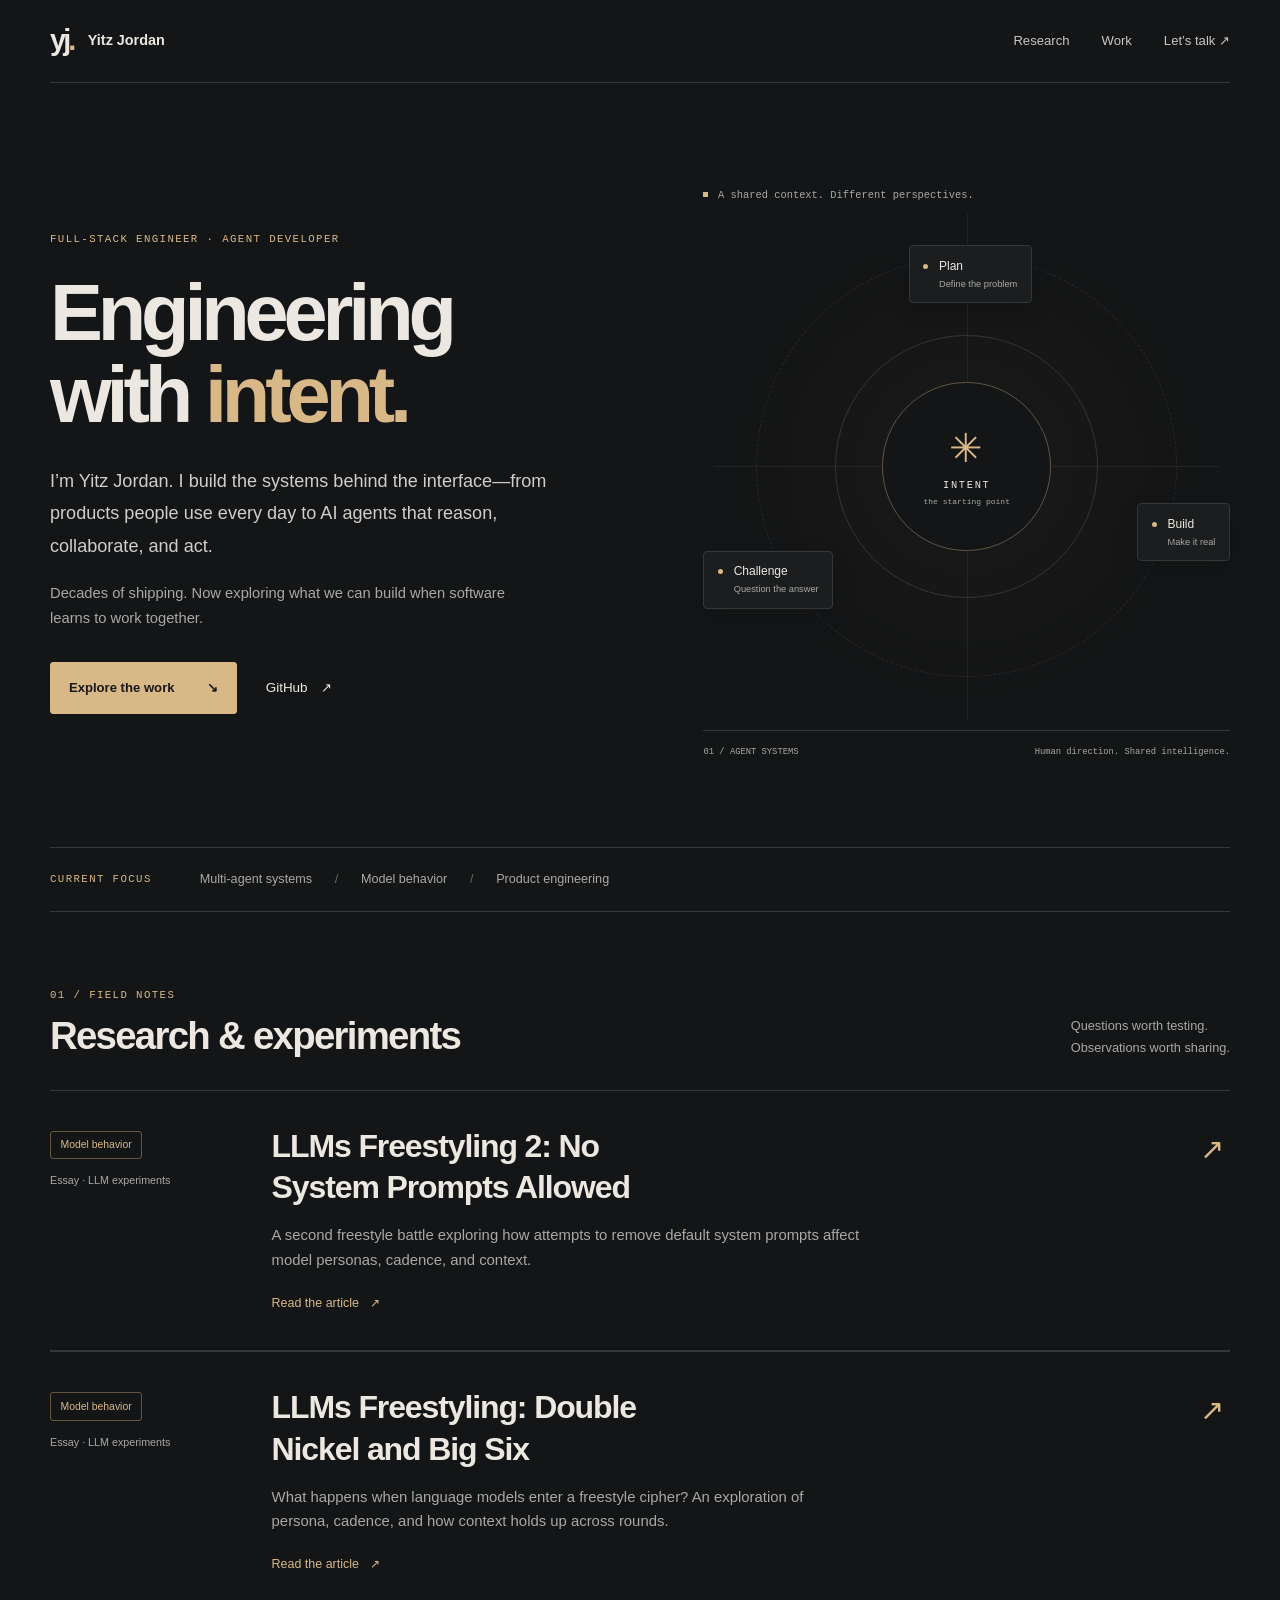
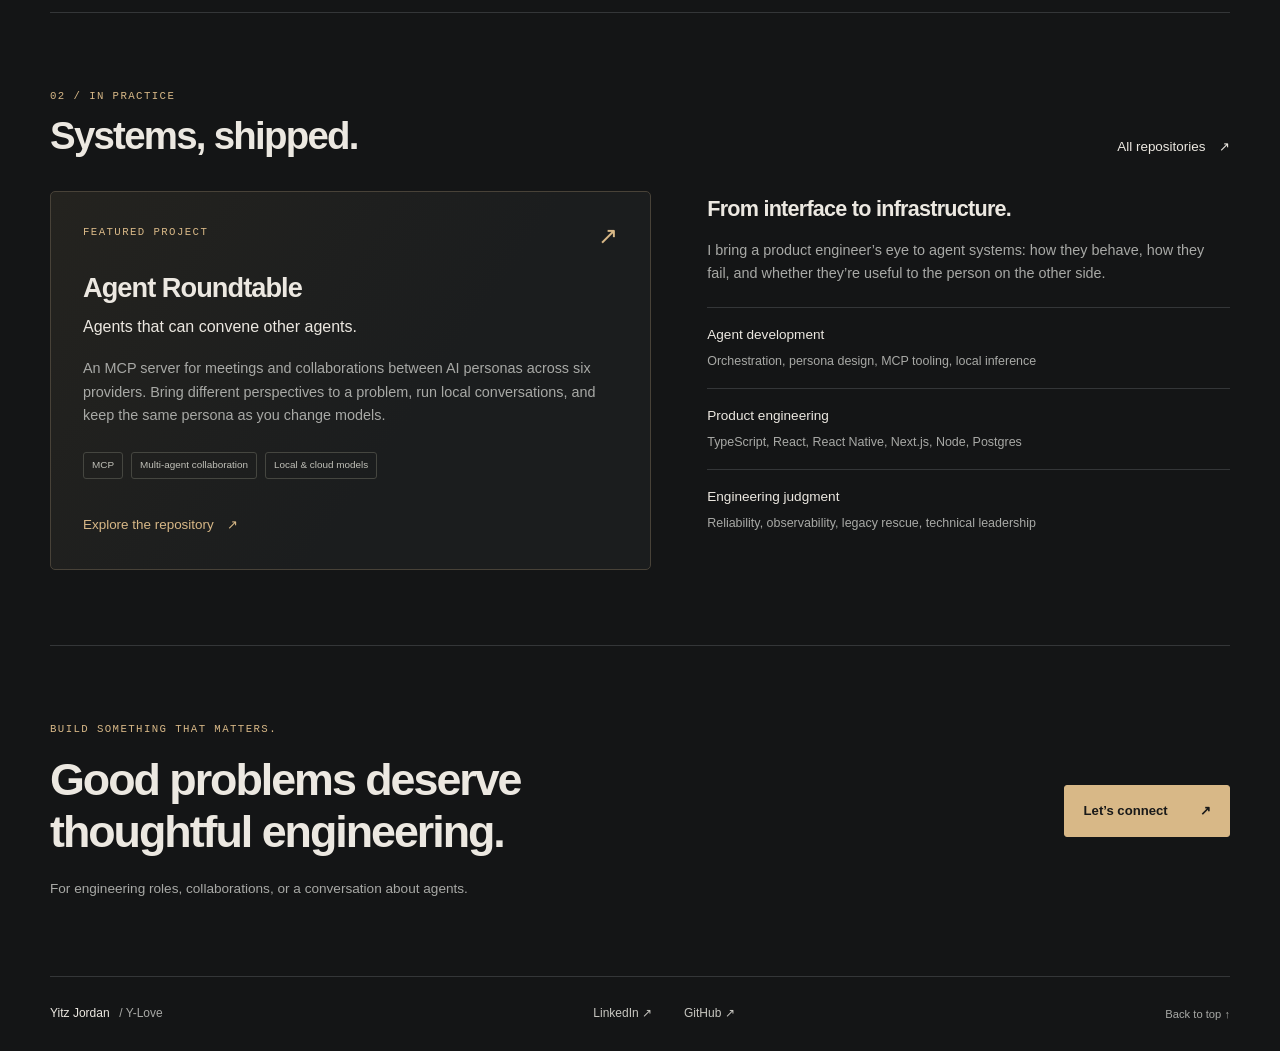
==== commit 4761f077: "Publish second LLM freestyle article" ====
--- a/index.html
+++ b/index.html
@@ -47,6 +47,11 @@
 <div class="focus-strip"><span class="eyebrow">Current focus</span><p>Multi-agent systems <span aria-hidden="true">/</span> Model behavior <span aria-hidden="true">/</span> Product engineering</p></div>
 <section id="research" class="research section" aria-labelledby="research-title">
 <div class="section-heading"><div><p class="eyebrow">01 / Field notes</p><h2 id="research-title">Research &amp; experiments</h2></div><p>Questions worth testing.<br>Observations worth sharing.</p></div>
+<a class="article-card" href="/llms-freestyling-2/">
+<div class="article-type"><span class="tag">Model behavior</span><span class="article-format">Essay · LLM experiments</span></div>
+<div class="article-summary"><h3>LLMs Freestyling 2: No System Prompts Allowed</h3><p>A second freestyle battle exploring how attempts to remove default system prompts affect model personas, cadence, and context.</p><span class="read-link">Read the article <span aria-hidden="true">↗</span></span></div>
+<span class="article-arrow" aria-hidden="true">↗</span>
+</a>
 <a class="article-card" href="/llms-freestyling/">
 <div class="article-type"><span class="tag">Model behavior</span><span class="article-format">Essay · LLM experiments</span></div>
 <div class="article-summary"><h3>LLMs Freestyling: Double Nickel and Big Six</h3><p>What happens when language models enter a freestyle cipher? An exploration of persona, cadence, and how context holds up across rounds.</p><span class="read-link">Read the article <span aria-hidden="true">↗</span></span></div>
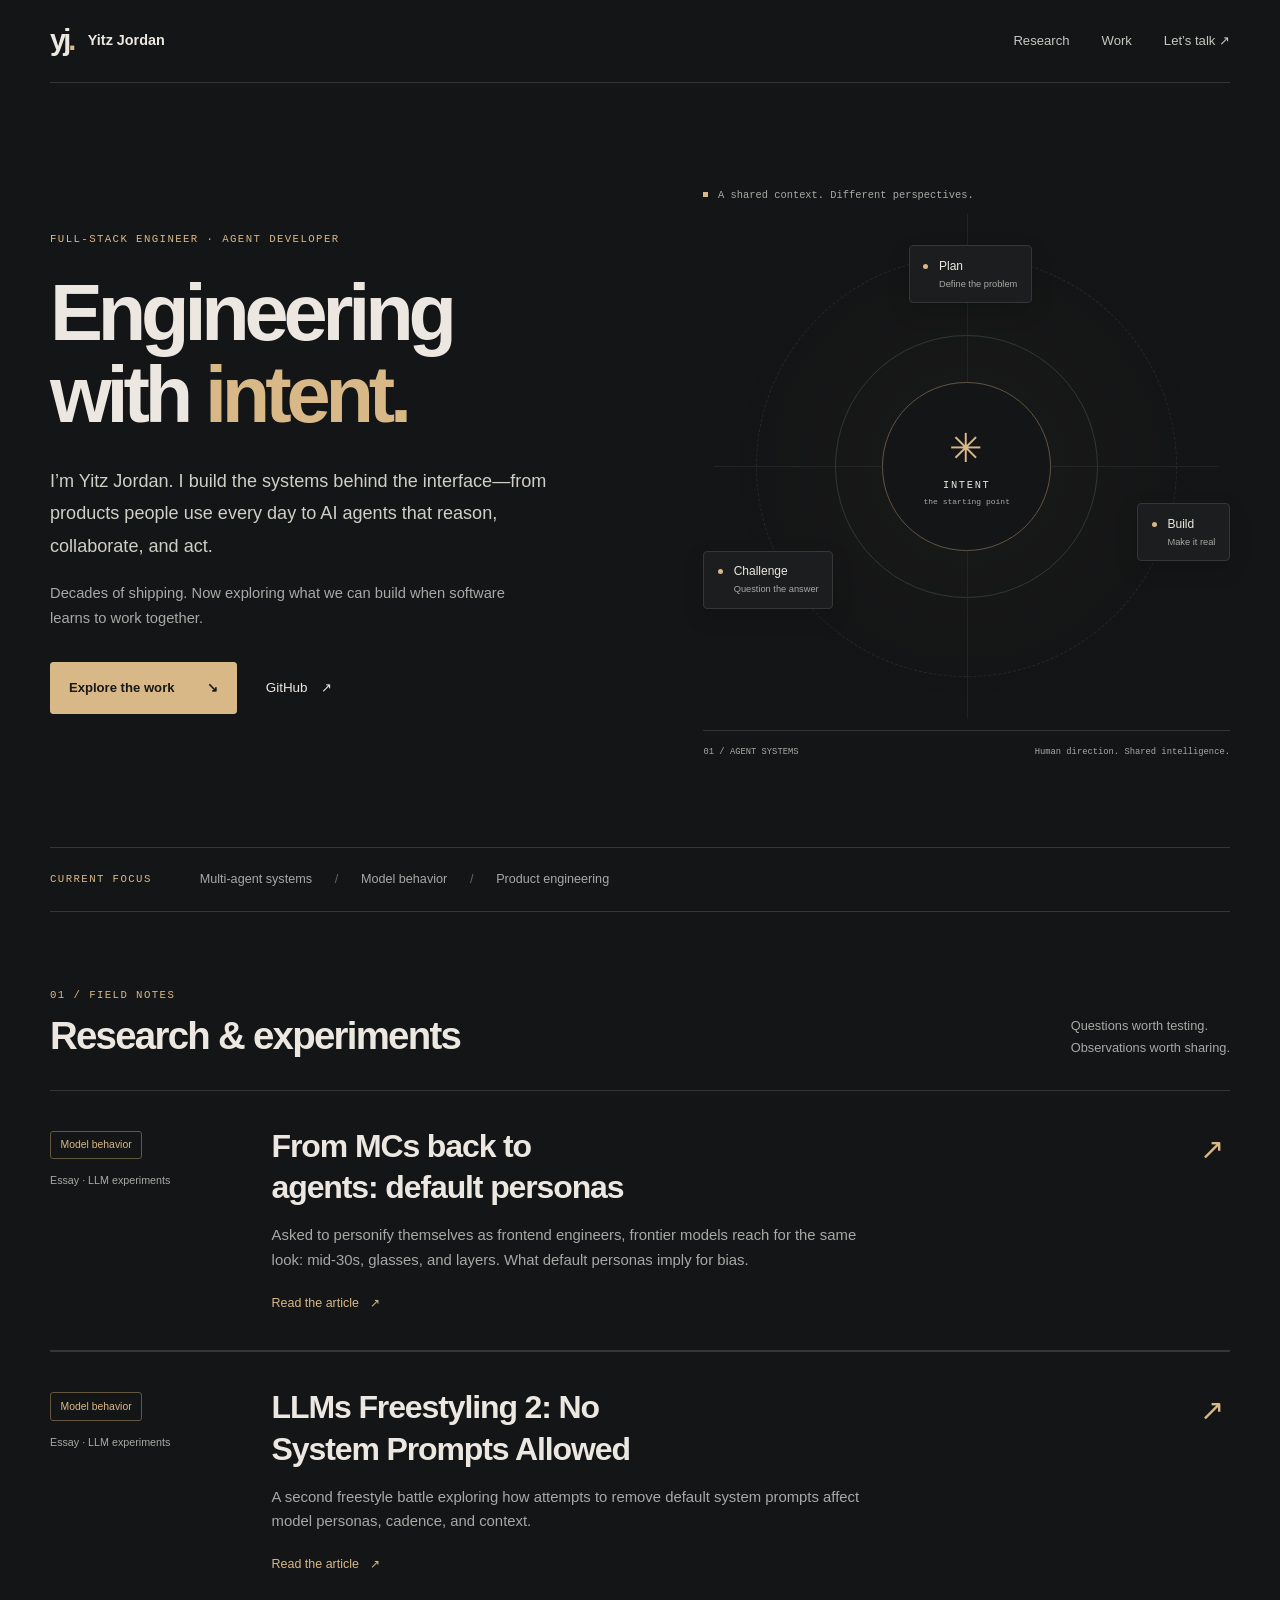
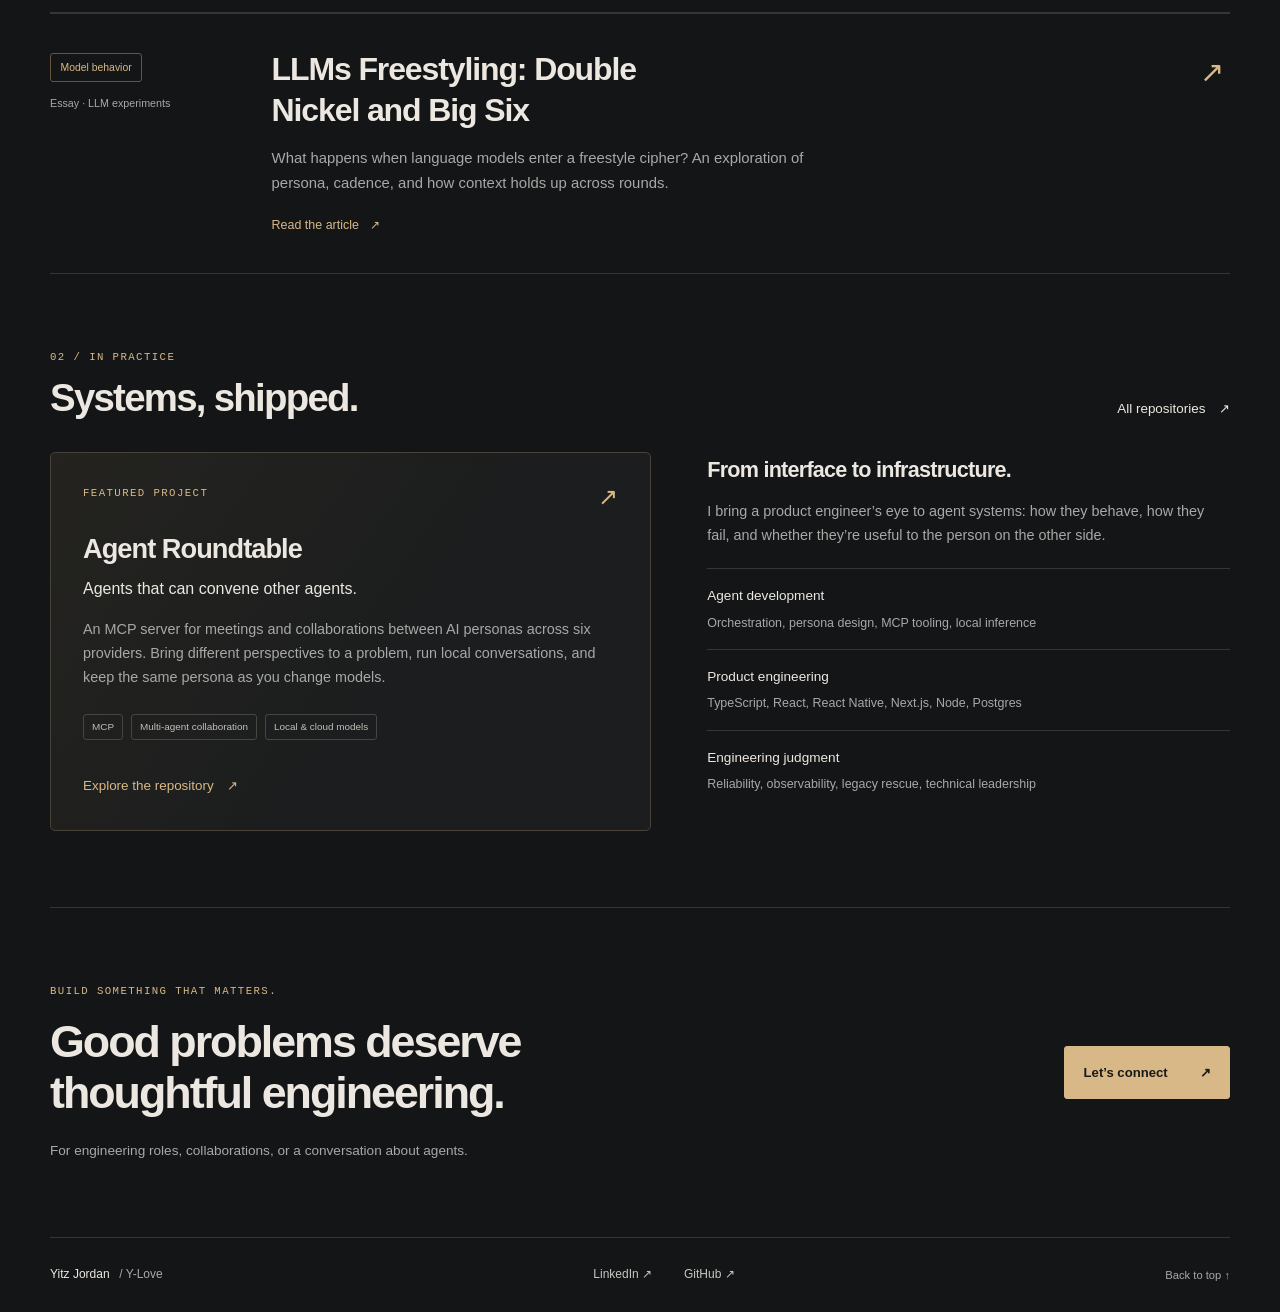
==== commit a23a43f7: "Publish default personas article at /llm-default-personas/ Co-Authored-By: Claude Opus 5.5 (1M conte" ====
--- a/index.html
+++ b/index.html
@@ -47,6 +47,11 @@
 <div class="focus-strip"><span class="eyebrow">Current focus</span><p>Multi-agent systems <span aria-hidden="true">/</span> Model behavior <span aria-hidden="true">/</span> Product engineering</p></div>
 <section id="research" class="research section" aria-labelledby="research-title">
 <div class="section-heading"><div><p class="eyebrow">01 / Field notes</p><h2 id="research-title">Research &amp; experiments</h2></div><p>Questions worth testing.<br>Observations worth sharing.</p></div>
+<a class="article-card" href="/llm-default-personas/">
+<div class="article-type"><span class="tag">Model behavior</span><span class="article-format">Essay · LLM experiments</span></div>
+<div class="article-summary"><h3>From MCs back to agents: default personas</h3><p>Asked to personify themselves as frontend engineers, frontier models reach for the same look: mid-30s, glasses, and layers. What default personas imply for bias.</p><span class="read-link">Read the article <span aria-hidden="true">↗</span></span></div>
+<span class="article-arrow" aria-hidden="true">↗</span>
+</a>
 <a class="article-card" href="/llms-freestyling-2/">
 <div class="article-type"><span class="tag">Model behavior</span><span class="article-format">Essay · LLM experiments</span></div>
 <div class="article-summary"><h3>LLMs Freestyling 2: No System Prompts Allowed</h3><p>A second freestyle battle exploring how attempts to remove default system prompts affect model personas, cadence, and context.</p><span class="read-link">Read the article <span aria-hidden="true">↗</span></span></div>
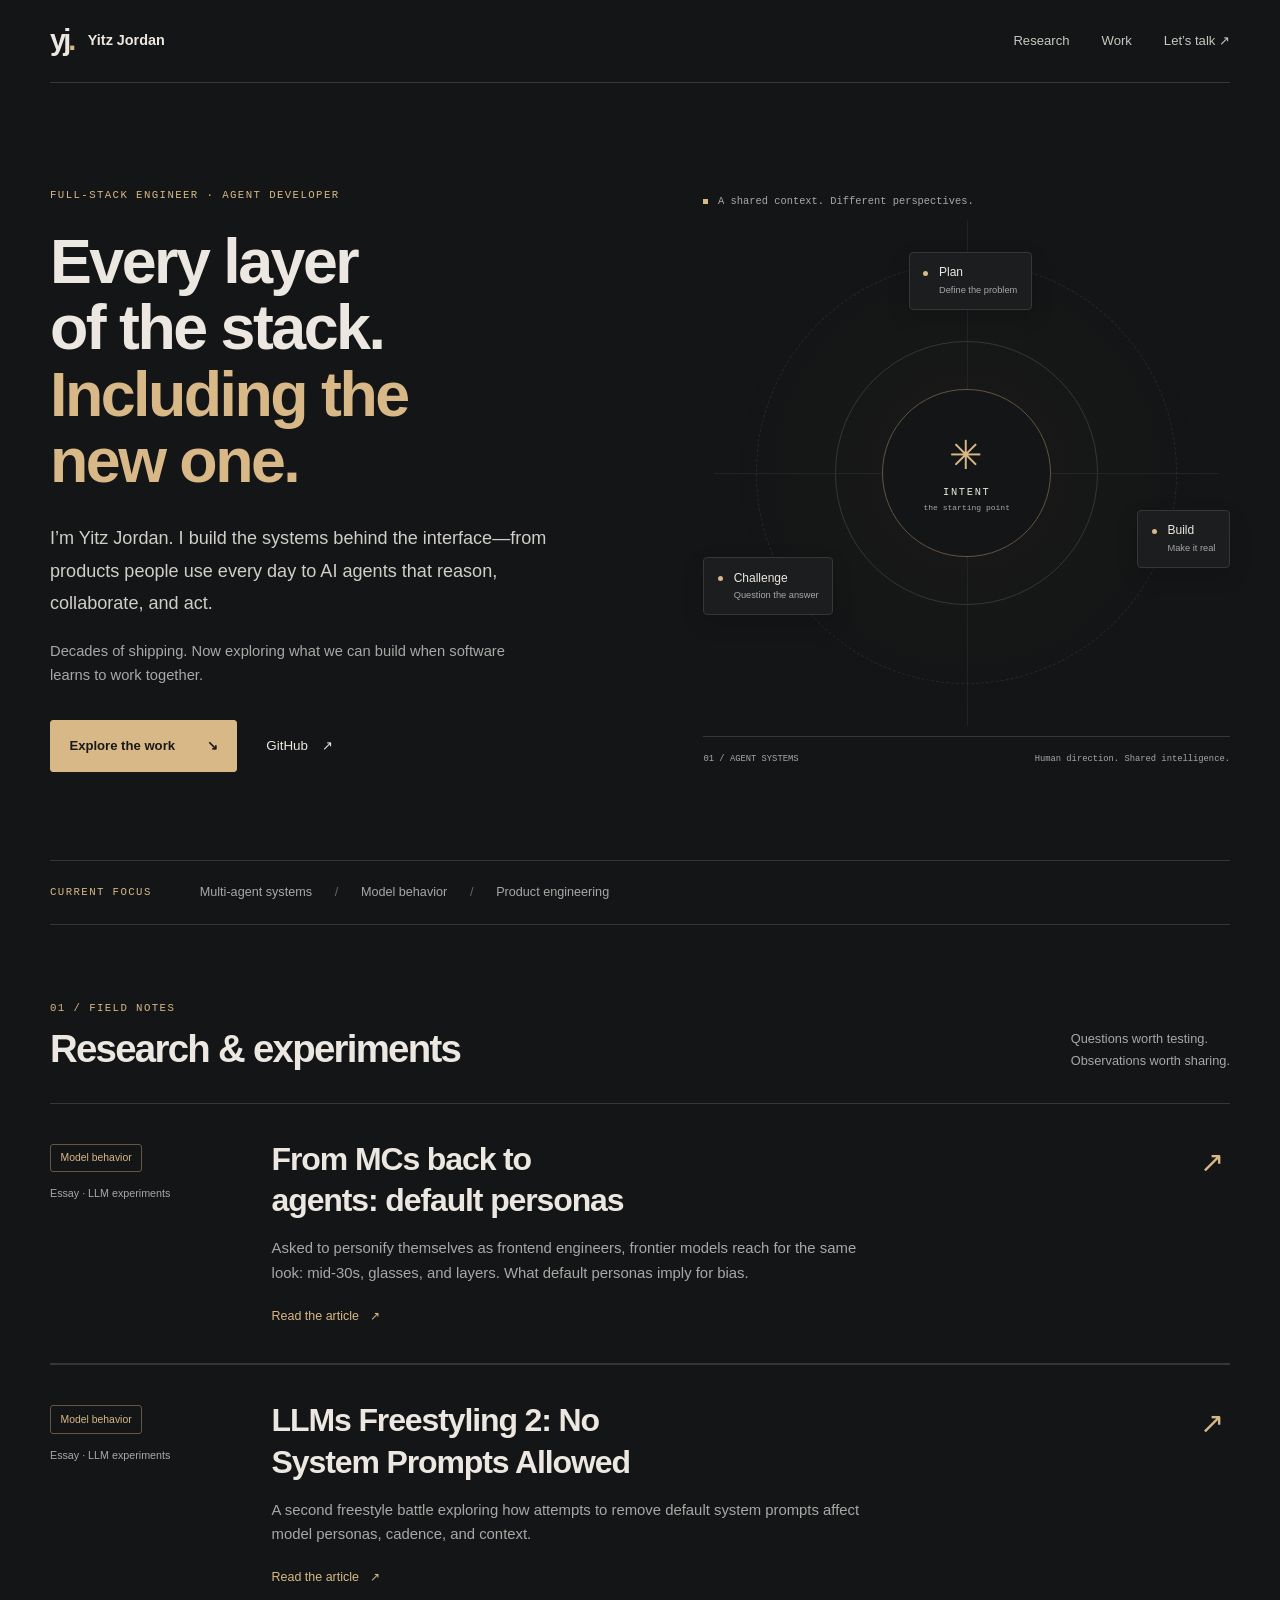
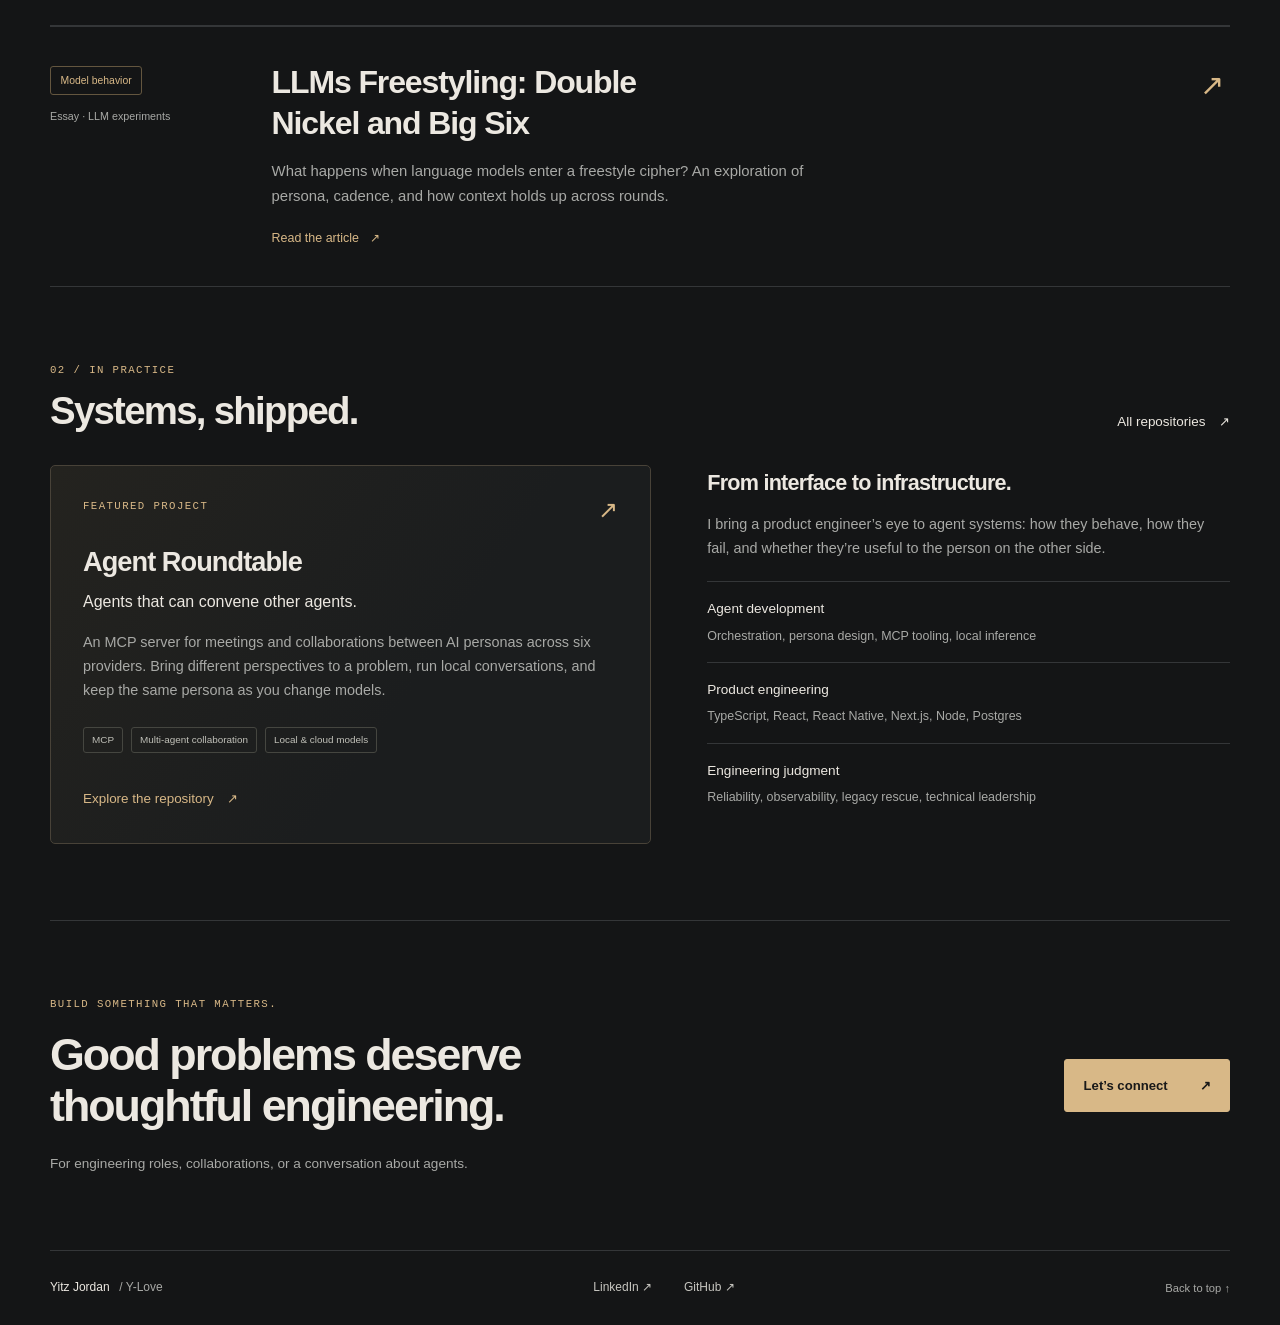
==== commit 1c2fdab3: "Update homepage headline to "Every layer of the stack. Including the new one." Loosen headline lette" ====
--- a/index.html
+++ b/index.html
@@ -10,7 +10,7 @@
 <meta name="description" content="Yitz Jordan is a full-stack engineer specializing in agent development and AI-first engineering. Explore research, experiments, and Agent Roundtable.">
 <link rel="canonical" href="https://ylove.github.io/">
 <meta property="og:type" content="website">
-<meta property="og:title" content="Yitz Jordan — Engineering with intent">
+<meta property="og:title" content="Yitz Jordan — Every layer of the stack. Including the new one.">
 <meta property="og:description" content="Agent development, AI-first engineering, and the work behind it. Research and projects by Yitz Jordan.">
 <meta property="og:url" content="https://ylove.github.io/">
 <title>Yitz Jordan — Agent Development &amp; AI Engineering</title>
@@ -26,7 +26,7 @@
 <section class="hero" aria-labelledby="intro-title">
 <div class="hero-copy">
 <p class="eyebrow entrance">Full-stack engineer · Agent developer</p>
-<h1 id="intro-title" class="entrance">Engineering<br>with <span>intent.</span></h1>
+<h1 id="intro-title" class="entrance">Every layer of the stack.<br><span>Including the new&nbsp;one.</span></h1>
 <p class="intro entrance">I’m Yitz Jordan. I build the systems behind the interface—from products people use every day to AI agents that reason, collaborate, and act.</p>
 <p class="hero-note entrance">Decades of shipping. Now exploring what we can build when software learns to work together.</p>
 <div class="hero-links entrance"><a class="button" href="#work">Explore the work <span aria-hidden="true">↘</span></a><a class="text-link" href="https://github.com/ylove">GitHub <span aria-hidden="true">↗</span></a></div>
--- a/assets/home.css
+++ b/assets/home.css
@@ -17,7 +17,7 @@
 nav a { text-decoration: none; color: #c7c6c0; }
 .hero { display: grid; grid-template-columns: 1.15fr 1fr; gap: 3rem; align-items: center; padding-block: 6.5rem 5.5rem; }
 .eyebrow { font: 500 .67rem/1.6 ui-monospace, SFMono-Regular, Consolas, monospace; text-transform: uppercase; letter-spacing: .13em; color: var(--gold); margin: 0 0 1.5rem; }
-h1 { font-size: clamp(3.4rem, 6.2vw, 5.4rem); font-weight: 650; line-height: 1.03; letter-spacing: -.065em; margin: 0 0 1.8rem; }
+h1 { font-size: clamp(2.9rem, 4.9vw, 4.4rem); font-weight: 650; line-height: 1.06; letter-spacing: -.04em; margin: 0 0 1.8rem; text-wrap: balance; }
 h1 span { color: var(--gold); }
 p { margin: 0; }
 .intro { max-width: 34rem; color: #cfcec8; font-size: 1.13rem; line-height: 1.8; text-wrap: pretty; }
@@ -112,6 +112,6 @@
 }
 @media (prefers-reduced-motion: reduce) { html { scroll-behavior: auto; } *, *::before, *::after { transition: none !important; } }
 @media (max-width: 1000px) { .wrap { width: calc(100% - 4rem); } .hero { gap: 2rem; padding-block: 4.5rem; } .hero-art { align-self: center; } .core small { display: none; } .node { padding: .5rem .6rem; } .diagram-footer { flex-direction: column; gap: .25rem; } .work-grid { gap: 2rem; } .article-card { grid-template-columns: 150px 1fr 20px; gap: 1.5rem; } }
-@media (max-width: 760px) { .hero { grid-template-columns: 1fr; gap: 3rem; } .hero-art { width: min(100%, 440px); justify-self: center; } h1 { font-size: clamp(3.5rem, 11vw, 5rem); } .core small { display: block; } .diagram-footer { flex-direction: row; } .work-grid { grid-template-columns: 1fr; } .focus-strip { align-items: start; flex-direction: column; gap: .5rem; } .focus-strip p span { margin-inline: .4rem; } .article-card { grid-template-columns: 1fr 24px; } .article-type { grid-column: 1 / -1; flex-direction: row; align-items: center; } .section-heading > p { display: none; } .section { padding-block: 3.3rem; } .work { padding-top: 0; } .contact { align-items: start; flex-direction: column; } }
+@media (max-width: 760px) { .hero { grid-template-columns: 1fr; gap: 3rem; } .hero-art { width: min(100%, 440px); justify-self: center; } h1 { font-size: clamp(2.6rem, 9vw, 4.2rem); } .core small { display: block; } .diagram-footer { flex-direction: row; } .work-grid { grid-template-columns: 1fr; } .focus-strip { align-items: start; flex-direction: column; gap: .5rem; } .focus-strip p span { margin-inline: .4rem; } .article-card { grid-template-columns: 1fr 24px; } .article-type { grid-column: 1 / -1; flex-direction: row; align-items: center; } .section-heading > p { display: none; } .section { padding-block: 3.3rem; } .work { padding-top: 0; } .contact { align-items: start; flex-direction: column; } }
 @media (max-width: 480px) { .wrap { width: calc(100% - 2.5rem); } .site-header { gap: 1rem; } .identity { gap: .5rem; font-size: .8rem; } nav { gap: 1rem; font-size: .72rem; } .site-header nav a:last-child { display: none; } .hero { padding-block: 3.4rem; } .eyebrow { font-size: .6rem; } .intro { font-size: 1.04rem; } .hero-note { font-size: .87rem; } .diagram-label { font-size: .59rem; } .node small { font-size: .52rem; } .core small { font-size: .45rem; } .diagram-footer { font-size: .48rem; } .focus-strip p { font-size: .7rem; } .focus-strip p span { margin-inline: .15rem; } .project { padding: 1.5rem; } .section-heading { gap: 1rem; } .section-heading > a { font-size: .7rem; gap: .3rem; } .site-footer { flex-wrap: wrap; } .back-top { width: 100%; } }
 @media print { :root { --bg: white; --ink: black; --muted: #444; --gold: #684b21; --line: #aaa; } .hero-art, .skip-link, .hero-links, .site-header nav, .back-top { display: none; } .wrap { width: 100%; } .hero, .work-grid { display: block; } .hero, .section { padding-block: 1.5rem; } .entrance { animation: none; } .project { background: none; } .intro, .hero-note, .project-deck, .tags li { color: black; } .button { background: none; color: black; } .article-card, .project { break-inside: avoid; } }
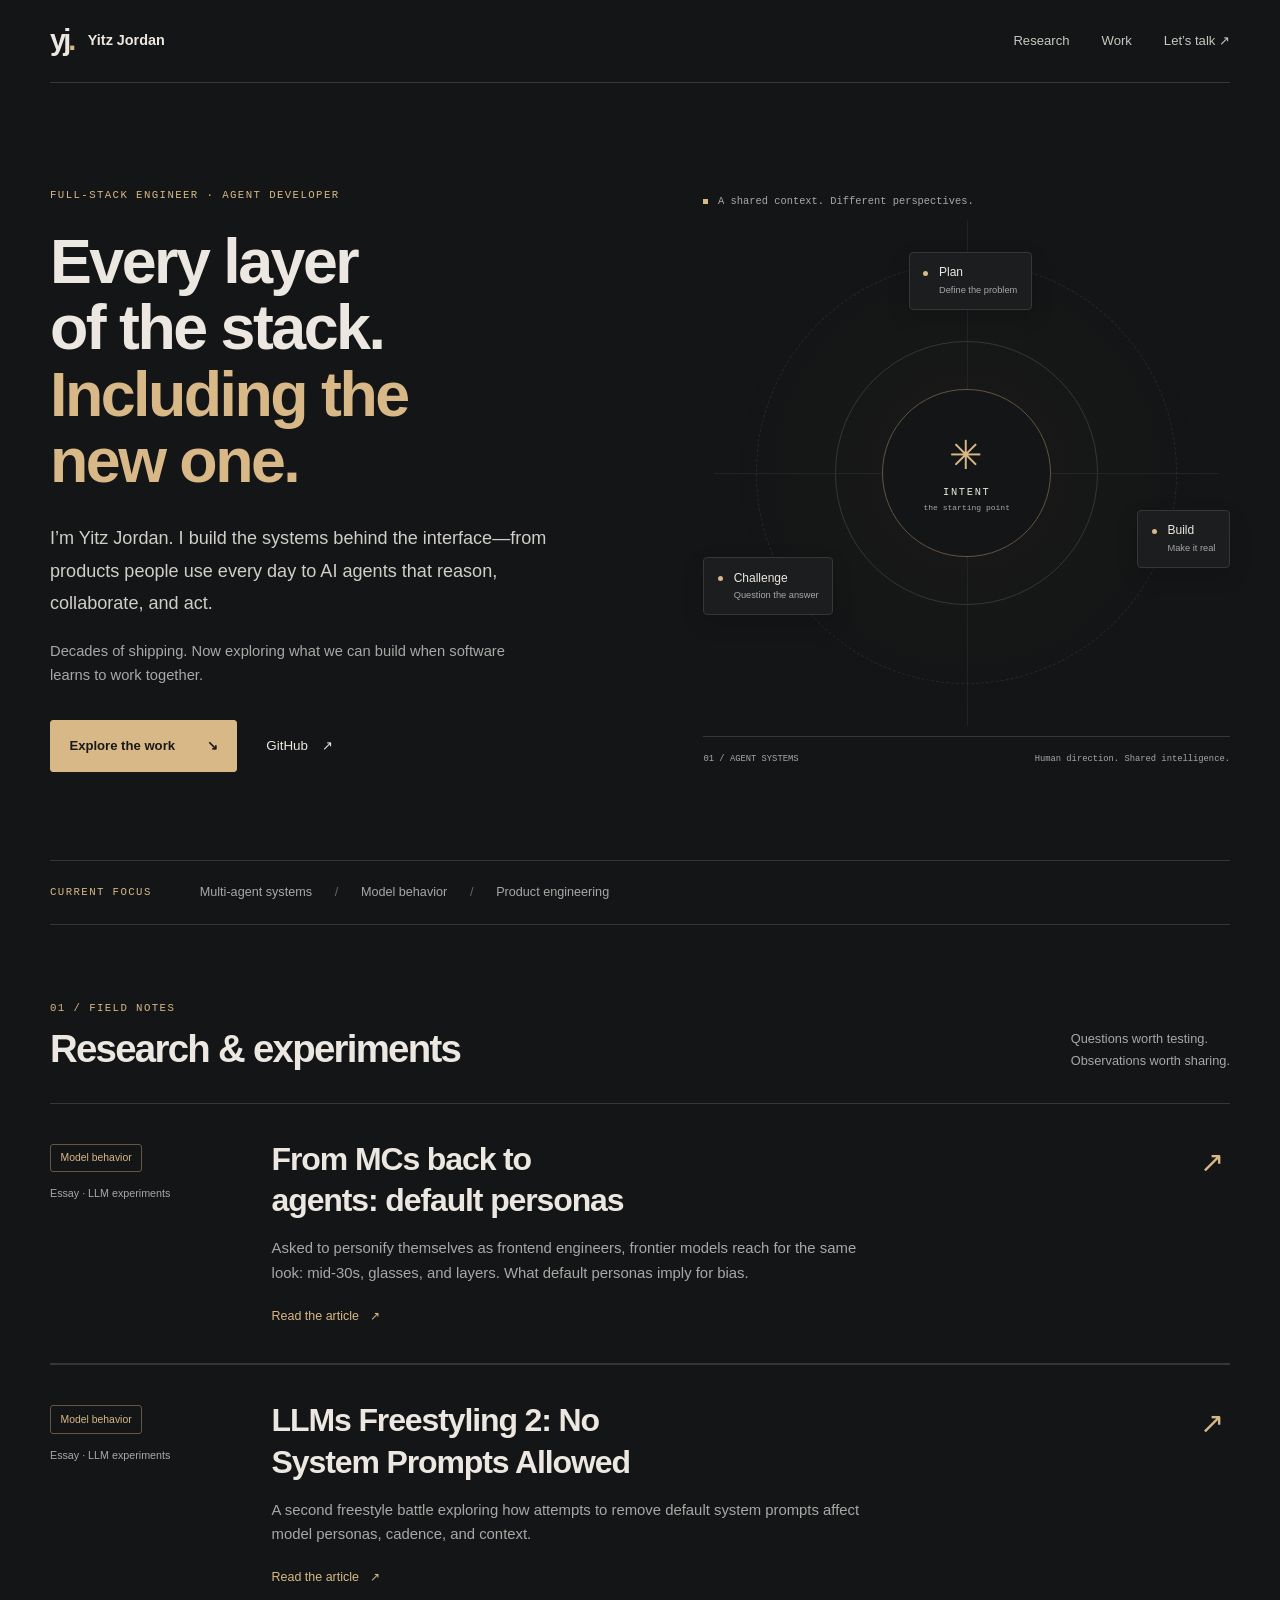
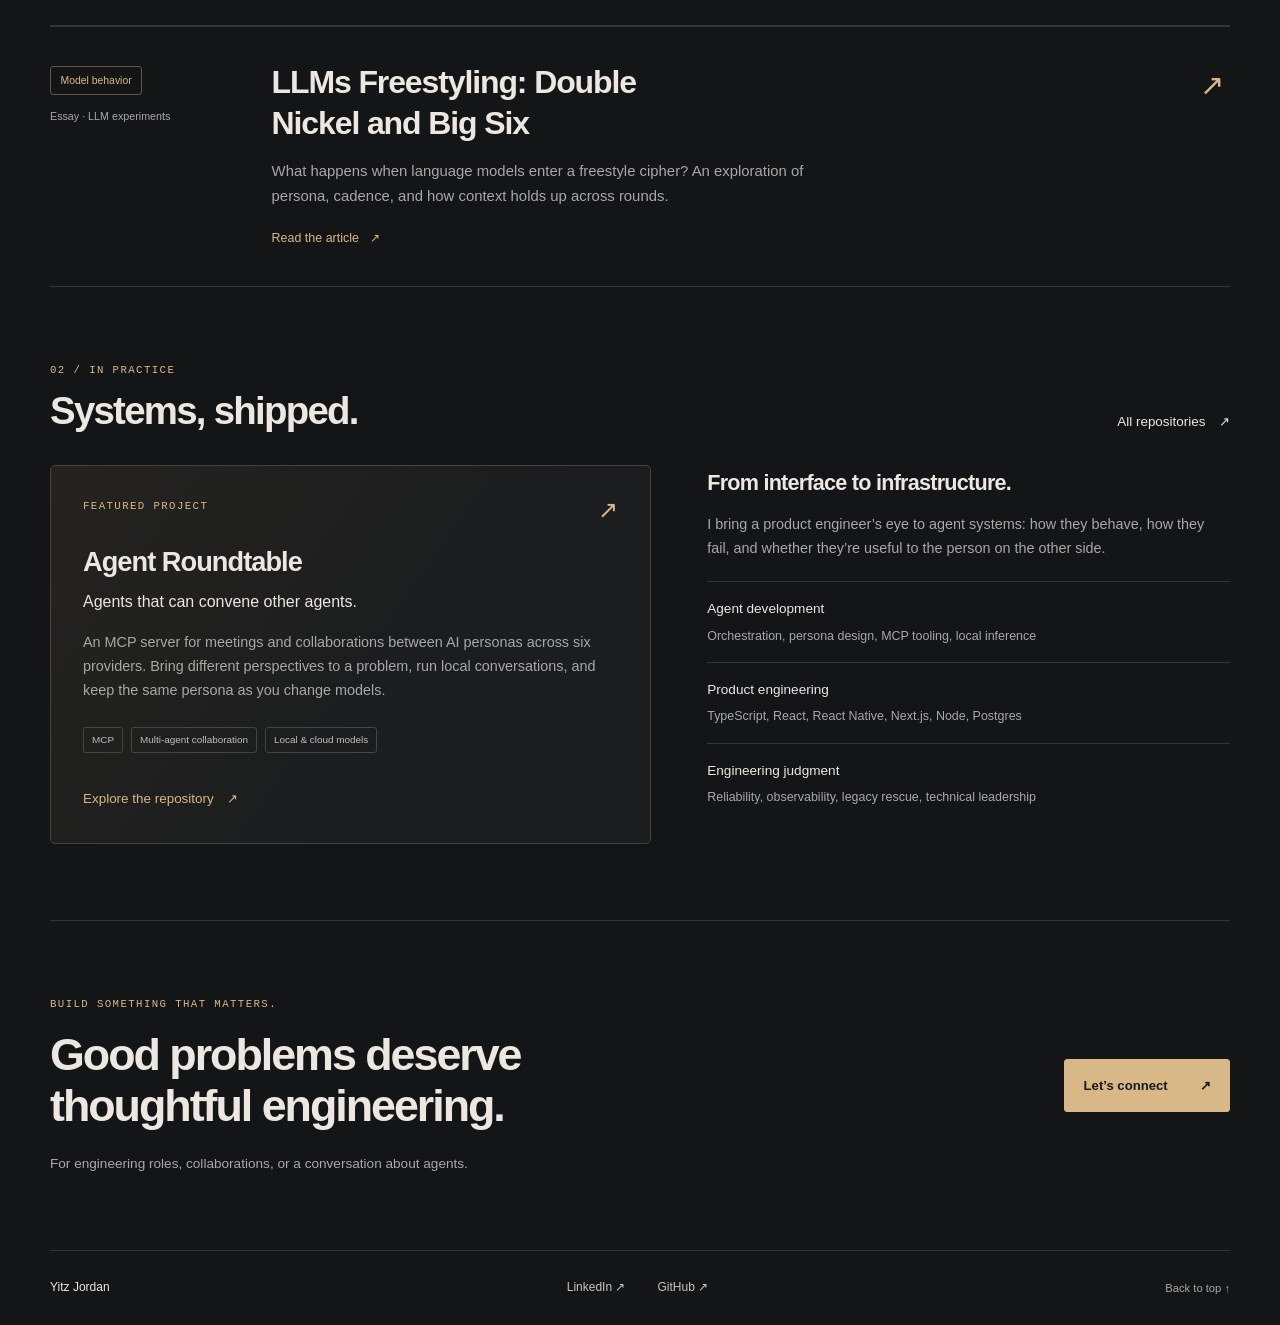
==== commit ad7eba48: "Add schema.org structured data and llms.txt; remove alias from site - Homepage: connected JSON-LD gr" ====
--- a/index.html
+++ b/index.html
@@ -15,6 +15,244 @@
 <meta property="og:url" content="https://ylove.github.io/">
 <title>Yitz Jordan — Agent Development &amp; AI Engineering</title>
 <link rel="stylesheet" href="/assets/home.css">
+<link rel="alternate" type="text/plain" href="/llms.txt" title="LLM-readable summary">
+<script type="application/ld+json">
+{
+  "@context": "https://schema.org",
+  "@graph": [
+    {
+      "@type": "WebSite",
+      "@id": "https://ylove.github.io/#website",
+      "url": "https://ylove.github.io/",
+      "name": "Yitz Jordan — Research & Engineering",
+      "inLanguage": "en",
+      "author": {
+        "@id": "https://ylove.github.io/#person"
+      },
+      "publisher": {
+        "@id": "https://ylove.github.io/#person"
+      },
+      "hasPart": [
+        {
+          "@id": "https://ylove.github.io/llm-default-personas/#article"
+        },
+        {
+          "@id": "https://ylove.github.io/llms-freestyling-2/#article"
+        },
+        {
+          "@id": "https://ylove.github.io/llms-freestyling/#article"
+        }
+      ]
+    },
+    {
+      "@type": "ProfilePage",
+      "@id": "https://ylove.github.io/#profile",
+      "url": "https://ylove.github.io/",
+      "name": "Yitz Jordan — Agent Development & AI Engineering",
+      "isPartOf": {
+        "@id": "https://ylove.github.io/#website"
+      },
+      "mainEntity": {
+        "@id": "https://ylove.github.io/#person"
+      },
+      "about": {
+        "@id": "https://ylove.github.io/#person"
+      },
+      "dateModified": "2026-09-28",
+      "inLanguage": "en"
+    },
+    {
+      "@type": "Person",
+      "@id": "https://ylove.github.io/#person",
+      "name": "Yitz Jordan",
+      "givenName": "Yitz",
+      "familyName": "Jordan",
+      "url": "https://ylove.github.io/",
+      "mainEntityOfPage": {
+        "@id": "https://ylove.github.io/#profile"
+      },
+      "jobTitle": "Senior Full-Stack & AI Engineer",
+      "description": "Senior full-stack engineer with 20+ years shipping production web, mobile, and cloud applications, and AI-first development since 2023: LLM integrations, RAG, MCP servers, and hierarchical multi-agent systems built and operated in production.",
+      "sameAs": [
+        "https://www.linkedin.com/in/yitzjordan",
+        "https://github.com/ylove"
+      ],
+      "homeLocation": {
+        "@type": "City",
+        "name": "Columbus, Ohio",
+        "sameAs": "https://www.wikidata.org/wiki/Q16567"
+      },
+      "hasOccupation": [
+        {
+          "@type": "Occupation",
+          "name": "Full-Stack Software Engineer",
+          "sameAs": "https://www.wikidata.org/wiki/Q96072517",
+          "occupationalCategory": "15-1252.00 Software Developers",
+          "occupationLocation": [
+            {
+              "@type": "City",
+              "name": "Columbus, Ohio",
+              "sameAs": "https://www.wikidata.org/wiki/Q16567"
+            },
+            {
+              "@type": "City",
+              "name": "New York City",
+              "sameAs": "https://www.wikidata.org/wiki/Q60"
+            }
+          ],
+          "skills": "TypeScript, React, React Native, Next.js, Node.js, NestJS, PostgreSQL, Google Cloud, Azure, AWS"
+        },
+        {
+          "@type": "Occupation",
+          "name": "AI Engineer",
+          "sameAs": "https://www.wikidata.org/wiki/Q1709010",
+          "occupationalCategory": "15-1252.00 Software Developers",
+          "skills": "LLM application architecture, multi-agent orchestration, Model Context Protocol (MCP) servers, Claude Agent SDK, RAG, structured outputs, tool use, LLM evaluation"
+        },
+        {
+          "@type": "Occupation",
+          "name": "Frontend Engineer",
+          "occupationalCategory": "15-1254.00 Web Developers",
+          "skills": "React (since v0.13), Next.js, server-side rendering, Core Web Vitals, SEO, accessibility (WCAG)"
+        }
+      ],
+      "alumniOf": {
+        "@type": "CollegeOrUniversity",
+        "name": "Towson University",
+        "sameAs": [
+          "https://www.wikidata.org/wiki/Q1474129",
+          "https://en.wikipedia.org/wiki/Towson_University"
+        ]
+      },
+      "knowsAbout": [
+        {
+          "@type": "Thing",
+          "name": "Multi-agent systems",
+          "sameAs": "https://en.wikipedia.org/wiki/Multi-agent_system"
+        },
+        {
+          "@type": "Thing",
+          "name": "Model Context Protocol",
+          "sameAs": "https://en.wikipedia.org/wiki/Model_Context_Protocol"
+        },
+        {
+          "@type": "Thing",
+          "name": "Large language models",
+          "sameAs": "https://en.wikipedia.org/wiki/Large_language_model"
+        },
+        {
+          "@type": "Thing",
+          "name": "Retrieval-augmented generation",
+          "sameAs": "https://en.wikipedia.org/wiki/Retrieval-augmented_generation"
+        },
+        {
+          "@type": "Thing",
+          "name": "Prompt and context engineering",
+          "sameAs": "https://en.wikipedia.org/wiki/Prompt_engineering"
+        },
+        {
+          "@type": "Thing",
+          "name": "Intelligent agents",
+          "sameAs": "https://en.wikipedia.org/wiki/Intelligent_agent"
+        },
+        {
+          "@type": "Thing",
+          "name": "TypeScript",
+          "sameAs": "https://en.wikipedia.org/wiki/TypeScript"
+        },
+        {
+          "@type": "Thing",
+          "name": "React",
+          "sameAs": "https://en.wikipedia.org/wiki/React_(software)"
+        },
+        {
+          "@type": "Thing",
+          "name": "React Native",
+          "sameAs": "https://en.wikipedia.org/wiki/React_Native"
+        },
+        {
+          "@type": "Thing",
+          "name": "Next.js",
+          "sameAs": "https://en.wikipedia.org/wiki/Next.js"
+        },
+        {
+          "@type": "Thing",
+          "name": "Node.js",
+          "sameAs": "https://en.wikipedia.org/wiki/Node.js"
+        },
+        {
+          "@type": "Thing",
+          "name": "PostgreSQL",
+          "sameAs": "https://en.wikipedia.org/wiki/PostgreSQL"
+        },
+        {
+          "@type": "Thing",
+          "name": "Google Cloud Platform",
+          "sameAs": "https://en.wikipedia.org/wiki/Google_Cloud_Platform"
+        },
+        {
+          "@type": "Thing",
+          "name": "Microsoft Azure",
+          "sameAs": "https://en.wikipedia.org/wiki/Microsoft_Azure"
+        },
+        {
+          "@type": "Thing",
+          "name": "Amazon Web Services",
+          "sameAs": "https://en.wikipedia.org/wiki/Amazon_Web_Services"
+        },
+        {
+          "@type": "Thing",
+          "name": "Front-end web development",
+          "sameAs": "https://en.wikipedia.org/wiki/Front-end_web_development"
+        },
+        {
+          "@type": "Thing",
+          "name": "Search engine optimization",
+          "sameAs": "https://en.wikipedia.org/wiki/Search_engine_optimization"
+        },
+        {
+          "@type": "Thing",
+          "name": "Web accessibility",
+          "sameAs": "https://en.wikipedia.org/wiki/Web_accessibility"
+        }
+      ],
+      "knowsLanguage": [
+        {
+          "@type": "Language",
+          "name": "English",
+          "alternateName": "en"
+        },
+        {
+          "@type": "Language",
+          "name": "Hebrew",
+          "alternateName": "he"
+        },
+        {
+          "@type": "Language",
+          "name": "French",
+          "alternateName": "fr"
+        }
+      ]
+    },
+    {
+      "@type": "SoftwareSourceCode",
+      "@id": "https://github.com/ylove/agent-roundtable#software",
+      "name": "Agent Roundtable",
+      "description": "MCP server that lets agents convene and collaborate with other agents: meetings and multi-agent collaborations between AI personas on Anthropic, OpenAI, Together, Replicate, Ollama, or any OpenAI-compatible endpoint.",
+      "codeRepository": "https://github.com/ylove/agent-roundtable",
+      "url": "https://github.com/ylove/agent-roundtable",
+      "programmingLanguage": "TypeScript",
+      "keywords": "MCP, multi-agent collaboration, AI personas, Claude Code, local LLMs",
+      "author": {
+        "@id": "https://ylove.github.io/#person"
+      },
+      "creator": {
+        "@id": "https://ylove.github.io/#person"
+      }
+    }
+  ]
+}
+</script>
 </head>
 <body>
 <a class="skip-link" href="#main">Skip to content</a>
@@ -83,6 +321,6 @@
 </section>
 <section class="contact section" aria-labelledby="contact-title"><div><p class="eyebrow">Build something that matters.</p><h2 id="contact-title">Good problems deserve<br>thoughtful engineering.</h2><p>For engineering roles, collaborations, or a conversation about agents.</p></div><a class="button" href="https://www.linkedin.com/in/yitzjordan">Let’s connect <span aria-hidden="true">↗</span></a></section>
 </main>
-<footer class="site-footer wrap"><span>Yitz Jordan <span class="footer-alias">/ Y-Love</span></span><nav aria-label="Social links"><a href="https://www.linkedin.com/in/yitzjordan">LinkedIn <span aria-hidden="true">↗</span></a><a href="https://github.com/ylove">GitHub <span aria-hidden="true">↗</span></a></nav><a class="back-top" href="#main">Back to top ↑</a></footer>
+<footer class="site-footer wrap"><span>Yitz Jordan</span><nav aria-label="Social links"><a href="https://www.linkedin.com/in/yitzjordan">LinkedIn <span aria-hidden="true">↗</span></a><a href="https://github.com/ylove">GitHub <span aria-hidden="true">↗</span></a></nav><a class="back-top" href="#main">Back to top ↑</a></footer>
 </body>
 </html>
--- a/assets/home.css
+++ b/assets/home.css
@@ -94,7 +94,6 @@
 .contact p:last-child { color: var(--muted); font-size: .85rem; margin-top: 1.3rem; }
 .contact .button { flex-shrink: 0; }
 .site-footer { display: flex; align-items: center; justify-content: space-between; gap: 1.5rem; padding-block: 1.7rem; border-top: 1px solid var(--line); font-size: .75rem; }
-.footer-alias { color: var(--muted); padding-left: .4rem; }
 .site-footer nav { font-size: .75rem; }
 .back-top { color: var(--muted); font-size: .7rem; text-decoration: none; }
 @media (prefers-reduced-motion: no-preference) {
